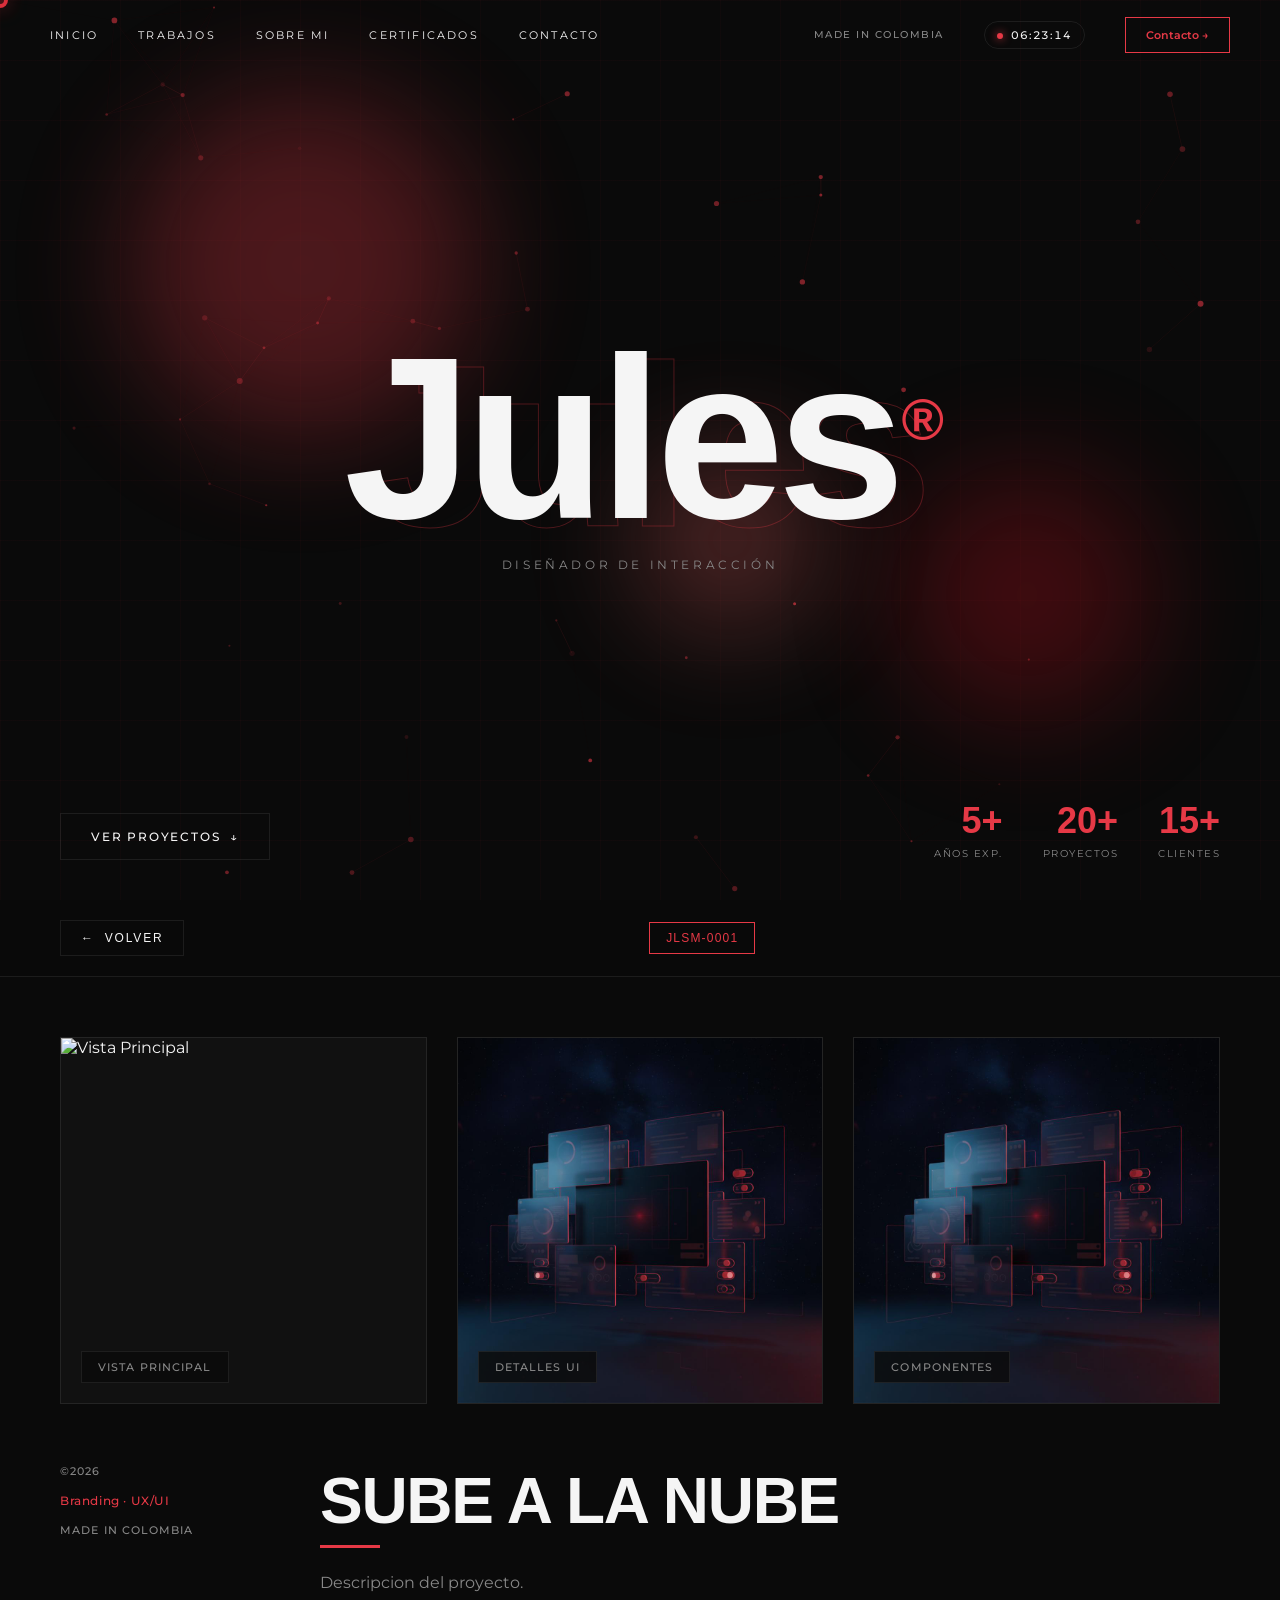
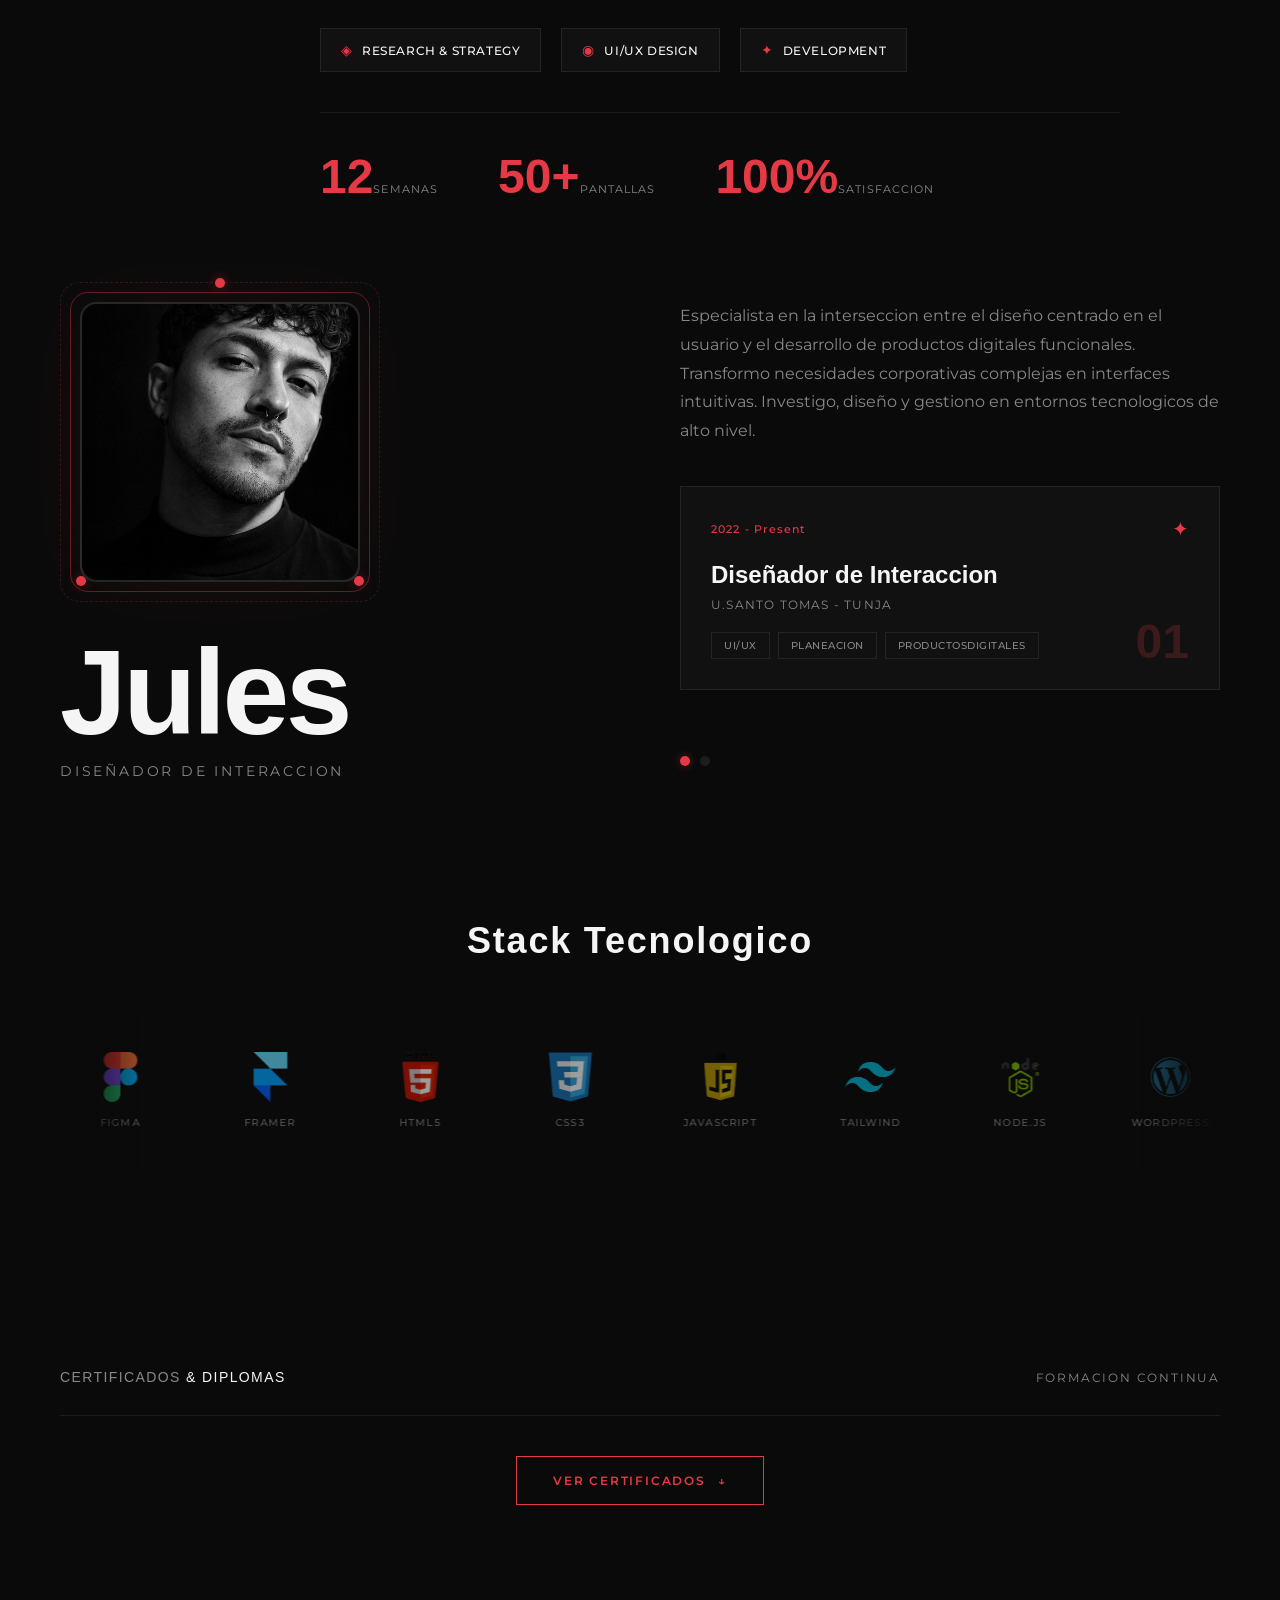
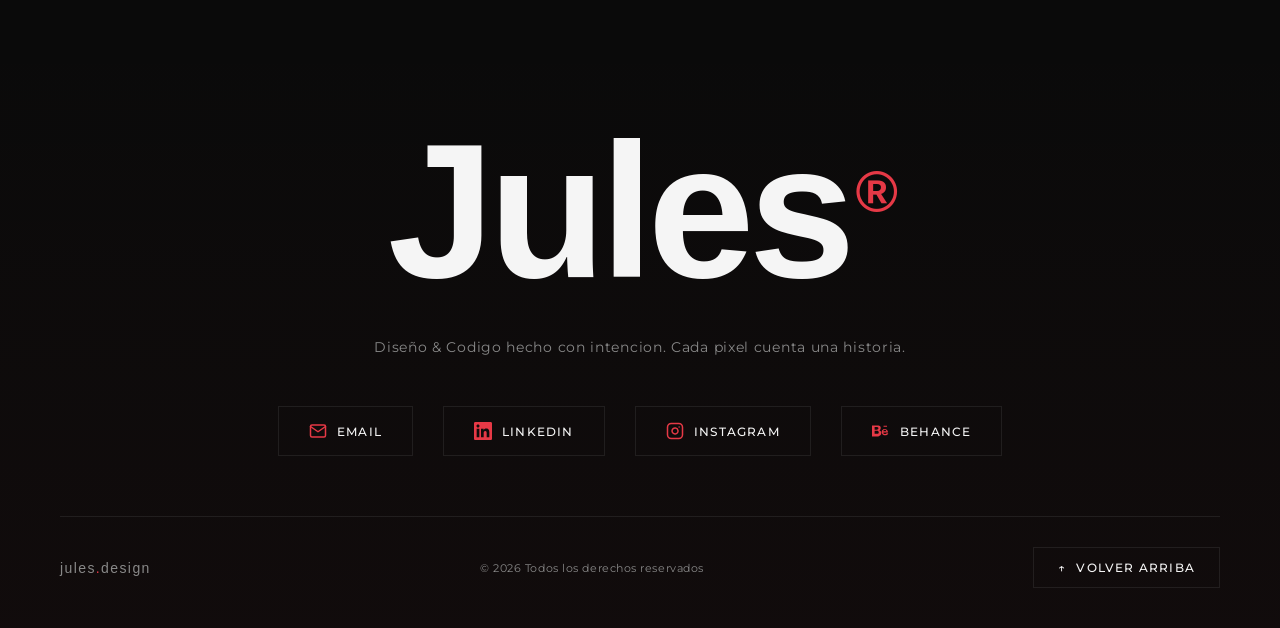
==== index.html @ 19bc569f "Subiendo los archivos iniciales de mi web" ====
<!DOCTYPE html>
<html lang="es">
<head>
  <meta charset="UTF-8">
  <meta name="viewport" content="width=device-width, initial-scale=1.0">
  <title>Jules Montoya — Diseñador de Interacción</title>
  <meta name="description" content="Portfolio de Julian Esteban Montoya Rosas - Diseñador de Interacción. made in colombia.">
  <meta name="theme-color" content="#0a0a0a">

  <link rel="preconnect" href="https://fonts.googleapis.com">
  <link rel="preconnect" href="https://fonts.gstatic.com" crossorigin>
  <link href="https://fonts.googleapis.com/css2?family=Montserrat:wght@300;400;500;600;700;900&display=swap" rel="stylesheet">
  <link href="https://api.fontshare.com/v2/css?f[]=chillax@300,400,500,600,700&display=swap" rel="stylesheet">

  <link rel="stylesheet" href="styles.css">
</head>
<body>
  <!-- Custom Cursor -->
  <div class="custom-cursor" id="cursor"></div>
  <div class="custom-cursor-label" id="cursor-label">VER</div>

  <!-- Loader -->
  <div id="loader">
    <div class="loader-simple">
      <span class="loader-j">J</span><span class="loader-e">E</span>
    </div>
  </div>

  <!-- Navigation -->
  <nav id="navbar">
    <div class="nav-left">
      <a href="#hero" class="nav-link">Inicio</a>
      <a href="#work" class="nav-link">Trabajos</a>
      <a href="#about" class="nav-link">Sobre mi</a>
      <a href="#certificates" class="nav-link">Certificados</a>
      <a href="#footer" class="nav-link">Contacto</a>
    </div>
    <div class="nav-right">
      <span class="nav-location">made in colombia</span>
      <span class="nav-clock" id="clock">00:00:00</span>
      <a href="#footer" class="nav-contact">Contacto →</a>
    </div>
  </nav>

  <!-- Hero Section -->
  <section id="hero">
    <canvas id="particles-canvas"></canvas>
    <div class="bg-grid"></div>
    <div class="glow-orb glow-orb-1"></div>
    <div class="glow-orb glow-orb-2"></div>
    <div class="glow-orb glow-orb-3"></div>
    <div class="hero-content">
      <div class="hero-top">
        <div></div>
      </div>
      <div class="hero-title-container">
        <h1 class="hero-title">Jules<span class="registered">®</span></h1>
        <p class="hero-subtitle">Diseñador de Interacción</p>
      </div>
      <div class="hero-bottom">
        <a href="#work" class="hero-work-link">Ver Proyectos <span>↓</span></a>
        <div class="hero-stats">
          <div class="hero-stat"><div class="hero-stat-value">5+</div><div class="hero-stat-label">Años Exp.</div></div>
          <div class="hero-stat"><div class="hero-stat-value">20+</div><div class="hero-stat-label">Proyectos</div></div>
          <div class="hero-stat"><div class="hero-stat-value">15+</div><div class="hero-stat-label">Clientes</div></div>
        </div>
      </div>
    </div>
  </section>

  <!-- Work Section -->
  <section id="work">
    <div class="work-header">
      <span class="work-title">Proyectos <span>Seleccionados</span></span>
      <span class="work-title">2024 — 2026</span>
    </div>
    <div class="projects-list">
      <div class="project-row" data-project="73software" data-code="JLSM-0001">
        <span class="proj-num">01</span>
        <span class="proj-name">73SOFTWARE.DEV</span>
        <span class="proj-tags">Branding · UX/UI · Desarrollo Web</span>
        <span class="proj-year">( 2026 )</span>
        <span class="proj-indicator"></span>
        <div class="proj-preview">
          <div class="proj-preview-inner">
            <img src="images/overlay-proyectos/73software.jpg" alt="73Software preview" class="img-placeholder">
            <button class="proj-view-more">View More</button>
          </div>
        </div>
      </div>
      <div class="project-row" data-project="sube-nube" data-code="JLSM-0002">
        <span class="proj-num">02</span>
        <span class="proj-name">SUBE A LA NUBE</span>
        <span class="proj-tags">Branding · UX/UI · Full-Stack</span>
        <span class="proj-year">( 2026 )</span>
        <span class="proj-indicator"></span>
        <div class="proj-preview">
          <div class="proj-preview-inner">
            <img src="images/overlay-proyectos/sube-nube.jpg" alt="Sube a la Nube preview" class="img-placeholder">
            <button class="proj-view-more">View More</button>
          </div>
        </div>
      </div>
      <div class="project-row" data-project="trebol" data-code="JLSM-0003">
        <span class="proj-num">03</span>
        <span class="proj-name">TREBOL COLOMBIA S.A.S.</span>
        <span class="proj-tags">UX Research · Arquitectura Info · Figma</span>
        <span class="proj-year">( 2025 )</span>
        <span class="proj-indicator"></span>
        <div class="proj-preview">
          <div class="proj-preview-inner">
            <img src="images/overlay-proyectos/trebol.jpg" alt="Trebol Colombia preview" class="img-placeholder">
            <button class="proj-view-more">View More</button>
          </div>
        </div>
      </div>
      <div class="project-row" data-project="pedidos-click" data-code="JLSM-0004">
        <span class="proj-num">04</span>
        <span class="proj-name">PEDIDOS.CLICK</span>
        <span class="proj-tags">Branding · Identidad Visual · Manual de Marca</span>
        <span class="proj-year">( 2025 )</span>
        <span class="proj-indicator"></span>
        <div class="proj-preview">
          <div class="proj-preview-inner">
            <img src="images/overlay-proyectos/pedidos-click.jpg" alt="Pedidos.Click preview" class="img-placeholder">
            <button class="proj-view-more">View More</button>
          </div>
        </div>
      </div>
      <div class="project-row" data-project="santoto-pro" data-code="JLSM-0005">
        <span class="proj-num">05</span>
        <span class="proj-name">SANTOTO+PRO</span>
        <span class="proj-tags">App Design · Branding · Design System · Motion</span>
        <span class="proj-year">( 2024 )</span>
        <span class="proj-indicator"></span>
        <div class="proj-preview">
          <div class="proj-preview-inner">
            <img src="images/overlay-proyectos/santoto-pro.jpg" alt="Santoto+Pro preview" class="img-placeholder">
            <button class="proj-view-more">View More</button>
          </div>
        </div>
      </div>
    </div>
  </section>

  <!-- About Section -->
  <section id="about">
    <div class="about-container">
      <div class="about-left">
        <!-- Profile Image - Moved to About section -->
        <div class="about-profile-image-wrapper">
          <div class="profile-image-ring"></div>
          <div class="profile-image-ring ring-2"></div>
          <div class="profile-image-glow"></div>
          <div class="profile-image-placeholder">
            <img src="images/sobre-mi/foto-perfil.jpg" alt="Foto de Jules" class="profile-image-img">
          </div>
          <div class="profile-dots">
            <span class="profile-dot"></span>
            <span class="profile-dot"></span>
            <span class="profile-dot"></span>
          </div>
        </div>
        <h2 class="about-name">Jules</h2>
        <p class="about-role">Diseñador de Interaccion</p>
      </div>
      <div class="about-right">
        <p class="about-text">Especialista en la interseccion entre el diseño centrado en el usuario y el desarrollo de productos digitales funcionales. Transformo necesidades corporativas complejas en interfaces intuitivas. Investigo, diseño y gestiono en entornos tecnologicos de alto nivel.</p>
        <!-- Experience Cards (moved to right) -->
        <div class="experience-cards">
          <div class="experience-card active" data-card="1">
            <div class="card-header">
              <span class="card-period">2022 - Present</span>
              <div class="card-icon">✦</div>
            </div>
            <h3 class="card-title">Diseñador de Interaccion</h3>
            <p class="card-subtitle">U.Santo Tomas - Tunja</p>
            <div class="card-tags">
              <span class="card-tag">UI/UX</span>
              <span class="card-tag">Planeacion</span>
              <span class="card-tag">ProductosDigitales</span>
            </div>
            <span class="card-number">01</span>
          </div>
          <div class="experience-card" data-card="2">
            <div class="card-header">
              <span class="card-period">2019 - 2020</span>
              <div class="card-icon">◈</div>
            </div>
            <h3 class="card-title">Diseñador Grafico</h3>
            <p class="card-subtitle">Tecnico SENA - Bogota</p>
            <div class="card-tags">
              <span class="card-tag">Branding</span>
              <span class="card-tag">Ilustracion</span>
              <span class="card-tag">Corporativo</span>
            </div>
            <span class="card-number">02</span>
          </div>
          <div class="card-dots">
            <div class="card-dot active" data-dot="1"></div>
            <div class="card-dot" data-dot="2"></div>
          </div>
        </div>
      </div>
    </div>
  </section>

  <!-- Tech Stack Section -->
  <section id="tech-stack">
    <h3 class="about-stack-title">Stack Tecnologico</h3>
    <div class="tech-carousel-wrapper">
      <div class="tech-carousel" id="tech-carousel">
        <div class="tech-carousel-track" id="tech-carousel-track">
          <div class="tech-item"><img src="images/stack-tecnologico/figma.png" alt="Figma" class="tech-icon-img"><span class="tech-name">Figma</span></div>
          <div class="tech-item"><img src="images/stack-tecnologico/framer.png" alt="Framer" class="tech-icon-img"><span class="tech-name">Framer</span></div>
          <div class="tech-item"><img src="images/stack-tecnologico/html5.png" alt="HTML5" class="tech-icon-img"><span class="tech-name">HTML5</span></div>
          <div class="tech-item"><img src="images/stack-tecnologico/css3.svg" alt="CSS3" class="tech-icon-img"><span class="tech-name">CSS3</span></div>
          <div class="tech-item"><img src="images/stack-tecnologico/javascript.png" alt="JavaScript" class="tech-icon-img"><span class="tech-name">JavaScript</span></div>
          <div class="tech-item"><img src="images/stack-tecnologico/tailwindcss.png" alt="Tailwind" class="tech-icon-img"><span class="tech-name">Tailwind</span></div>
          <div class="tech-item"><img src="images/stack-tecnologico/nodejs.png" alt="Node.js" class="tech-icon-img"><span class="tech-name">Node.js</span></div>
          <div class="tech-item"><img src="images/stack-tecnologico/wordpress.png" alt="WordPress" class="tech-icon-img"><span class="tech-name">WordPress</span></div>
          <div class="tech-item"><img src="images/stack-tecnologico/github.png" alt="GitHub" class="tech-icon-img"><span class="tech-name">GitHub</span></div>
          <div class="tech-item"><img src="images/stack-tecnologico/trello.png" alt="Trello" class="tech-icon-img"><span class="tech-name">Trello</span></div>
          <div class="tech-item"><img src="images/stack-tecnologico/illustrator.png" alt="Illustrator" class="tech-icon-img"><span class="tech-name">Illustrator</span></div>
          <div class="tech-item"><img src="images/stack-tecnologico/photoshop.png" alt="Photoshop" class="tech-icon-img"><span class="tech-name">Photoshop</span></div>
          <div class="tech-item"><img src="images/stack-tecnologico/aftereffects.png" alt="After Effects" class="tech-icon-img"><span class="tech-name">After Effects</span></div>
          <div class="tech-item"><img src="images/stack-tecnologico/premierepro.png" alt="Premiere" class="tech-icon-img"><span class="tech-name">Premiere</span></div>
          <div class="tech-item"><img src="images/stack-tecnologico/claude.png" alt="Claude" class="tech-icon-img"><span class="tech-name">Claude</span></div>
          <div class="tech-item"><img src="images/stack-tecnologico/vscode.svg" alt="VS Code" class="tech-icon-img"><span class="tech-name">VS Code</span></div>
          <div class="tech-item"><img src="images/stack-tecnologico/notion.png" alt="Notion" class="tech-icon-img"><span class="tech-name">Notion</span></div>
          <div class="tech-item"><img src="images/stack-tecnologico/unity.png" alt="Unity" class="tech-icon-img"><span class="tech-name">Unity</span></div>
        </div>
      </div>
      <div class="tech-carousel-fade tech-fade-left"></div>
      <div class="tech-carousel-fade tech-fade-right"></div>
    </div>
  </section>

  <!-- Certificates Section -->
  <section id="certificates">
    <div class="cert-header">
      <span class="cert-title">Certificados <span>& Diplomas</span></span>
      <span class="cert-subtitle">Formacion continua</span>
    </div>
    <div class="cert-cta-wrapper">
      <button class="cert-cta-btn" id="cert-cta-btn">
        <span class="cert-cta-text">Ver Certificados</span>
        <span class="cert-cta-arrow">↓</span>
      </button>
    </div>
    <div class="cert-content" id="cert-content">
      <div class="cert-carousel-container">
        <div class="cert-carousel" id="cert-carousel">
          <div class="cert-carousel-track" id="cert-carousel-track">
          <!-- Certificate Card 1 -->
          <div class="cert-card">
            <div class="cert-card-image">
              <img src="images/diplomas-certificados/diploma-1.jpg" alt="UX/UI Design Professional" class="cert-img">
            </div>
            <div class="cert-card-info">
              <h4 class="cert-card-title">Claude Code in action</h4>
              <span class="cert-card-org">ANTHROPIC</span>
              <span class="cert-card-year">2026</span>
            </div>
          </div>
          <!-- Certificate Card 2 -->
          <div class="cert-card">
            <div class="cert-card-image">
              <img src="images/diplomas-certificados/diploma-2.jpg" alt="Frontend Development" class="cert-img">
            </div>
            <div class="cert-card-info">
              <h4 class="cert-card-title">Inmersión Inteligencia Artificial en la Práctica</h4>
              <span class="cert-card-org">Daxus</span>
              <span class="cert-card-year">2026</span>
            </div>
          </div>
          <!-- Certificate Card 3 -->
          <div class="cert-card">
            <div class="cert-card-image">
              <img src="images/diplomas-certificados/diploma-3.jpg" alt="Adobe Certified Professional" class="cert-img">
            </div>
            <div class="cert-card-info">
              <h4 class="cert-card-title">Buenas prácticas de UX</h4>
              <span class="cert-card-org">NETZUN</span>
              <span class="cert-card-year">2025</span>
            </div>
          </div>
          <!-- Certificate Card 4 -->
          <div class="cert-card">
            <div class="cert-card-image">
              <img src="images/diplomas-certificados/diploma-4.jpg" alt="Motion Graphics" class="cert-img">
            </div>
            <div class="cert-card-info">
              <h4 class="cert-card-title">Introducción al Diseño de Experiencia del Usuario</h4>
              <span class="cert-card-org">NETZUN</span>
              <span class="cert-card-year">2026</span>
            </div>
          </div>
          <!-- Certificate Card 5 -->
          <div class="cert-card">
            <div class="cert-card-image">
              <img src="images/diplomas-certificados/diploma-5.jpg" alt="Design Systems" class="cert-img">
            </div>
            <div class="cert-card-info">
              <h4 class="cert-card-title">Usabilidad para plataformas digitales</h4>
              <span class="cert-card-org">NETZUN</span>
              <span class="cert-card-year">2026</span>
            </div>
          </div>
          <!-- Certificate Card 6 -->
          <div class="cert-card">
            <div class="cert-card-image">
              <img src="images/diplomas-certificados/diploma-6.jpg" alt="Interaction Design" class="cert-img">
            </div>
            <div class="cert-card-info">
              <h4 class="cert-card-title">Proceso creativo UX</h4>
              <span class="cert-card-org">NETZUN</span>
              <span class="cert-card-year">2026</span>
            </div>
          </div>
        </div>
      </div>
      <div class="cert-carousel-fade cert-fade-left"></div>
      <div class="cert-carousel-fade cert-fade-right"></div>
      <div class="cert-hint">← Arrastra para explorar →</div>
    </div>
    </div>
  </section>

  <!-- Project Detail Panel -->
  <div id="project-detail">
    <div class="detail-bar">
      <button class="detail-close" id="detail-close">
        <span class="close-arrow">←</span>
        <span class="close-text">Volver</span>
      </button>
      <span class="detail-project-code" id="detail-code">JLSM-0001</span>
      <span class="detail-url" id="detail-url"></span>
    </div>
    <div class="detail-images">
      <div class="detail-img-placeholder square" id="detail-img-1">
        <img src="images/detalle-proyectos/73/VP.JPG " alt="Vista Principal" class="detail-img">
        <span class="img-label">Vista Principal</span>
      </div>
      <div class="detail-img-placeholder square" id="detail-img-2">
        <img src="images/detalle-proyectos/detalle-generico.jpg" alt="Detalles UI" class="detail-img">
        <span class="img-label">Detalles UI</span>
      </div>
      <div class="detail-img-placeholder square" id="detail-img-3">
        <img src="images/detalle-proyectos/detalle-generico.jpg" alt="Componentes" class="detail-img">
        <span class="img-label">Componentes</span>
      </div>
    </div>
    <div class="detail-info">
      <div class="detail-meta-left">
        <p class="meta-year">©2026</p>
        <p id="detail-category" class="meta-category">Branding · UX/UI</p>
        <p class="meta-location">made in colombia</p>
      </div>
      <div class="detail-content">
        <h2 id="detail-title" class="chillax">SUBE A LA NUBE</h2>
        <div class="detail-desc-container">
          <p id="detail-desc">Descripcion del proyecto.</p>
          <div class="detail-highlights">
            <div class="highlight-item"><span class="highlight-icon">◈</span><span class="highlight-text" id="highlight-1">Research & Strategy</span></div>
            <div class="highlight-item"><span class="highlight-icon">◉</span><span class="highlight-text" id="highlight-2">UI/UX Design</span></div>
            <div class="highlight-item"><span class="highlight-icon">✦</span><span class="highlight-text" id="highlight-3">Development</span></div>
          </div>
        </div>
        <div class="detail-stats">
          <div class="detail-stat"><span class="stat-value" id="stat-1">12</span><span class="stat-label">Semanas</span></div>
          <div class="detail-stat"><span class="stat-value" id="stat-2">50+</span><span class="stat-label">Pantallas</span></div>
          <div class="detail-stat"><span class="stat-value" id="stat-3">100%</span><span class="stat-label">Satisfaccion</span></div>
        </div>
      </div>
    </div>
  </div>

  <!-- Footer -->
  <footer id="footer">
    <div class="footer-glass"></div>
    <div class="footer-container">
      <div class="footer-top">
        <h2 class="footer-name">Jules<span class="footer-registered">®</span></h2>
      </div>
      <p class="footer-tagline">Diseño & Codigo hecho con intencion. Cada pixel cuenta una historia.</p>
      <div class="footer-links">
        <a href="mailto:email@ejemplo.com" class="footer-link">
          <svg class="link-icon" viewBox="0 0 24 24" fill="none" stroke="currentColor" stroke-width="2" stroke-linecap="round" stroke-linejoin="round" width="18" height="18"><path d="M4 4h16c1.1 0 2 .9 2 2v12c0 1.1-.9 2-2 2H4c-1.1 0-2-.9-2-2V6c0-1.1.9-2 2-2z"></path><polyline points="22,6 12,13 2,6"></polyline></svg>
          <span class="link-text">Email</span>
        </a>
        <a href="https://linkedin.com" target="_blank" class="footer-link">
          <svg class="link-icon" viewBox="0 0 24 24" fill="currentColor" width="18" height="18"><path d="M20.447 20.452h-3.554v-5.569c0-1.328-.027-3.037-1.852-3.037-1.853 0-2.136 1.445-2.136 2.939v5.667H9.351V9h3.414v1.561h.046c.477-.9 1.637-1.85 3.37-1.85 3.601 0 4.267 2.37 4.267 5.455v6.286zM5.337 7.433c-1.144 0-2.063-.926-2.063-2.065 0-1.138.92-2.063 2.063-2.063 1.14 0 2.064.925 2.064 2.063 0 1.139-.925 2.065-2.064 2.065zm1.782 13.019H3.555V9h3.564v11.452zM22.225 0H1.771C.792 0 0 .774 0 1.729v20.542C0 23.227.792 24 1.771 24h20.451C23.2 24 24 23.227 24 22.271V1.729C24 .774 23.2 0 22.222 0h.003z"></path></svg>
          <span class="link-text">LinkedIn</span>
        </a>
        <a href="https://instagram.com" target="_blank" class="footer-link">
          <svg class="link-icon" viewBox="0 0 24 24" fill="none" stroke="currentColor" stroke-width="2" stroke-linecap="round" stroke-linejoin="round" width="18" height="18"><rect x="2" y="2" width="20" height="20" rx="5" ry="5"></rect><path d="M16 11.37A4 4 0 1 1 12.63 8 4 4 0 0 1 16 11.37z"></path><line x1="17.5" y1="6.5" x2="17.51" y2="6.5"></line></svg>
          <span class="link-text">Instagram</span>
        </a>
        <a href="https://behance.net" target="_blank" class="footer-link">
          <svg class="link-icon" viewBox="0 0 24 24" fill="currentColor" width="18" height="18"><path d="M6.938 4.503c.702 0 1.34.06 1.92.188.577.13 1.07.33 1.485.602.414.27.737.63.967 1.08.228.45.343 1.01.343 1.68 0 .72-.16 1.32-.487 1.81-.32.49-.8.89-1.44 1.19.87.252 1.52.706 1.96 1.357.44.654.66 1.44.66 2.36 0 .735-.14 1.38-.42 1.93-.28.56-.66 1.02-1.14 1.39-.48.37-1.04.64-1.69.82-.64.18-1.32.27-2.04.27H0V4.51h6.938v-.007zM6.545 10.16c.593 0 1.08-.15 1.46-.45.38-.30.57-.74.57-1.32 0-.32-.06-.58-.17-.79-.12-.21-.27-.38-.46-.50-.19-.12-.40-.20-.64-.25-.24-.05-.50-.07-.76-.07H3.48v3.48h3.06v.01zm.35 5.64c.28 0 .55-.03.81-.10.26-.07.48-.18.68-.33.20-.15.35-.35.47-.60.11-.25.17-.56.17-.92 0-.73-.21-1.26-.62-1.58-.42-.32-.97-.48-1.66-.48H3.48v4.01h3.41zm8.68-.28c.41.40.99.60 1.73.60.54 0 1.00-.13 1.39-.40.38-.27.62-.55.71-.86h2.35c-.60 1.88-2.00 2.82-4.22 2.82-1.15 0-2.05-.22-2.72-.67-.67-.45-1.15-.99-1.44-1.63-.29-.64-.44-1.30-.44-1.98 0-.72.15-1.38.46-1.98.31-.60.76-1.08 1.36-1.45.60-.37 1.33-.55 2.18-.55.89 0 1.63.18 2.23.55.60.37 1.06.83 1.39 1.39.33.56.54 1.13.63 1.72.06.37.08.68.07.93h-6.13c.04.86.27 1.54.69 1.94zm3.01-4.72c-.32-.30-.81-.45-1.41-.45-.45 0-.82.08-1.11.24-.29.16-.52.36-.69.59-.17.23-.28.47-.34.71-.06.20-.09.38-.10.53h4.25c-.1-.58-.28-1.02-.60-1.33v.01zM15.37 5.09h4.68v1.17h-4.68V5.09z"/></svg>
          <span class="link-text">Behance</span>
        </a>
      </div>
      <div class="footer-bottom">
        <span class="footer-domain">jules<span>.</span>design</span>
        <span class="footer-copyright">© 2026 Todos los derechos reservados</span>
        <a href="#hero" class="footer-back-top"><span class="back-top-arrow">↑</span><span class="back-top-text">Volver arriba</span></a>
      </div>
    </div>
  </footer>

  <script src="scripts.js"></script>
</body>
</html>
---- styles.css ----
:root {
  --bg: #0a0a0a;
  --surface: #111111;
  --surface-light: #1a1a1a;
  --text: #f5f5f5;
  --text-muted: #888888;
  --accent: #e63946;
  --accent-light: #ff6b6b;
  --accent-dark: #c1121f;
  --accent-glow: rgba(230, 57, 70, 0.4);
  --white: #ffffff;
  --border: rgba(255, 255, 255, 0.08);
}

*, *::before, *::after {
  margin: 0;
  padding: 0;
  box-sizing: border-box;
}

html {
  scroll-behavior: smooth;
}

body {
  font-family: 'Montserrat', sans-serif;
  background-color: var(--bg);
  color: var(--text);
  overflow-x: hidden;
  cursor: none;
}

a, button, .project-row, .cert-card {
  cursor: none;
}

/* Custom Cursor */
.custom-cursor {
  position: fixed;
  width: 16px;
  height: 16px;
  background: var(--accent);
  border-radius: 50%;
  pointer-events: none;
  z-index: 9999;
  mix-blend-mode: difference;
  transition: transform 0.1s ease-out, width 0.25s ease, height 0.25s ease, box-shadow 0.3s ease;
  transform: translate(-50%, -50%);
  box-shadow: 0 0 20px var(--accent-glow);
  will-change: transform, width, height;
}

.custom-cursor.expanded {
  width: 80px;
  height: 80px;
  background: transparent;
  border: 2px solid var(--accent);
  box-shadow: 0 0 30px var(--accent-glow), inset 0 0 20px var(--accent-glow);
}

.custom-cursor.clicking {
  transform: translate(-50%, -50%) scale(0.8);
}

.custom-cursor-label {
  position: fixed;
  pointer-events: none;
  z-index: 10000;
  font-family: 'Montserrat', sans-serif;
  font-size: 11px;
  font-weight: 600;
  letter-spacing: 0.15em;
  color: var(--accent);
  opacity: 0;
  transition: opacity 0.2s ease;
  transform: translate(-50%, -50%);
  text-transform: uppercase;
}

.custom-cursor-label.visible {
  opacity: 1;
}

.cursor-trail {
  position: fixed;
  width: 8px;
  height: 8px;
  background: var(--accent);
  border-radius: 50%;
  pointer-events: none;
  z-index: 9998;
  opacity: 0.3;
  transform: translate(-50%, -50%);
  will-change: transform;
}

/* Loader */
#loader {
  position: fixed;
  top: 0;
  left: 0;
  width: 100vw;
  height: 100vh;
  background: var(--bg);
  display: flex;
  align-items: center;
  justify-content: center;
  z-index: 10000;
  overflow: hidden;
}

.loader-simple {
  font-family: 'Chillax', sans-serif;
  font-weight: 900;
  font-size: clamp(60px, 12vw, 140px);
  color: var(--text);
  letter-spacing: -0.05em;
  line-height: 1;
}

.loader-j {
  display: inline-block;
  opacity: 0;
  transform: translateY(40px);
  animation: letterReveal 0.6s cubic-bezier(0.16, 1, 0.3, 1) 0.2s forwards;
}

.loader-e {
  display: inline-block;
  color: var(--accent);
  opacity: 0;
  transform: translateY(40px);
  animation: letterReveal 0.6s cubic-bezier(0.16, 1, 0.3, 1) 0.4s forwards;
}

@keyframes letterReveal {
  to { opacity: 1; transform: translateY(0); }
}

.loader-fade-out {
  animation: loaderFadeOut 0.5s cubic-bezier(0.16, 1, 0.3, 1) 0.8s forwards;
}

@keyframes loaderFadeOut {
  to { opacity: 0; pointer-events: none; }
}

/* Navigation */
#navbar {
  position: fixed;
  top: 0;
  left: 0;
  right: 0;
  height: 70px;
  display: flex;
  align-items: center;
  justify-content: space-between;
  padding: 0 50px;
  z-index: 1000;
  border-bottom: 1px solid transparent;
  transition: all 0.4s ease;
}

#navbar.scrolled {
  background: rgba(10, 10, 10, 0.85);
  backdrop-filter: blur(20px);
  border-bottom: 1px solid var(--border);
}

.nav-left, .nav-right {
  display: flex;
  align-items: center;
  gap: 40px;
}

.nav-link {
  font-family: 'Montserrat', sans-serif;
  font-size: 11px;
  font-weight: 400;
  text-transform: uppercase;
  letter-spacing: 0.2em;
  color: var(--text);
  text-decoration: none;
  position: relative;
  padding: 8px 0;
  transition: color 0.3s ease;
}

.nav-link::after {
  content: '';
  position: absolute;
  bottom: 0;
  left: 0;
  width: 100%;
  height: 1px;
  background: var(--accent);
  transform: scaleX(0);
  transform-origin: left;
  transition: transform 0.3s ease;
}

.nav-link:hover::after {
  transform: scaleX(1);
}

.nav-link:hover {
  color: var(--accent);
}

.nav-location {
  font-size: 10px;
  font-weight: 500;
  color: var(--text-muted);
  letter-spacing: 0.15em;
  text-transform: uppercase;
}

.nav-clock {
  font-size: 11px;
  font-weight: 500;
  color: var(--text);
  font-variant-numeric: tabular-nums;
  letter-spacing: 0.08em;
  padding: 6px 12px;
  border: 1px solid var(--border);
  border-radius: 20px;
  transition: all 0.3s ease;
}

.nav-clock:hover {
  border-color: var(--accent);
  box-shadow: 0 0 15px var(--accent-glow);
}

.nav-clock::before {
  content: '';
  display: inline-block;
  width: 6px;
  height: 6px;
  background: var(--accent);
  border-radius: 50%;
  margin-right: 8px;
  animation: pulse 1.5s ease-in-out infinite;
  box-shadow: 0 0 8px var(--accent);
}

@keyframes pulse {
  0%, 100% { opacity: 1; transform: scale(1); }
  50% { opacity: 0.5; transform: scale(0.8); }
}

.nav-contact {
  font-size: 11px;
  font-weight: 600;
  color: var(--accent);
  text-decoration: none;
  display: flex;
  align-items: center;
  gap: 8px;
  transition: all 0.3s ease, transform 0.15s ease-out;
  padding: 10px 20px;
  border: 1px solid var(--accent);
  position: relative;
  overflow: hidden;
  will-change: transform;
}

.nav-contact::before {
  content: '';
  position: absolute;
  top: 0;
  left: -100%;
  width: 100%;
  height: 100%;
  background: var(--accent);
  transition: left 0.3s ease;
  z-index: -1;
}

.nav-contact:hover::before {
  left: 0;
}

.nav-contact:hover {
  color: var(--bg);
  gap: 12px;
  box-shadow: 0 0 25px var(--accent-glow);
}

/* Hero Section */
#hero {
  min-height: 100vh;
  position: relative;
  display: flex;
  flex-direction: column;
  padding-top: 70px;
  overflow: hidden;
}

#particles-canvas {
  position: absolute;
  top: 0;
  left: 0;
  width: 100%;
  height: 100%;
  z-index: 0;
  will-change: contents;
}

.bg-grid {
  position: absolute;
  top: 0;
  left: 0;
  width: 100%;
  height: 100%;
  background-image: linear-gradient(rgba(230, 57, 70, 0.03) 1px, transparent 1px), linear-gradient(90deg, rgba(230, 57, 70, 0.03) 1px, transparent 1px);
  background-size: 60px 60px;
  animation: gridMove 25s linear infinite;
  z-index: 0;
  pointer-events: none;
  will-change: transform;
}

@keyframes gridMove {
  0% { transform: perspective(500px) rotateX(60deg) translateY(0); }
  100% { transform: perspective(500px) rotateX(60deg) translateY(60px); }
}

.glow-orb {
  position: absolute;
  border-radius: 50%;
  filter: blur(60px);
  opacity: 0.3;
  animation: floatOrb 20s ease-in-out infinite;
  pointer-events: none;
  will-change: transform;
}

.glow-orb-1 { width: 350px; height: 350px; background: var(--accent); top: 10%; left: 10%; animation-delay: 0s; }
.glow-orb-2 { width: 250px; height: 250px; background: var(--accent-dark); bottom: 20%; right: 10%; animation-delay: -7s; }
.glow-orb-3 { width: 180px; height: 180px; background: var(--accent-light); top: 50%; left: 50%; animation-delay: -14s; }

@keyframes floatOrb {
  0%, 100% { transform: translate(0, 0) scale(1); }
  33% { transform: translate(30px, -20px) scale(1.05); }
  66% { transform: translate(-20px, 30px) scale(0.95); }
}

.hero-content {
  position: relative;
  z-index: 1;
  flex: 1;
  display: flex;
  flex-direction: column;
  padding: 40px 60px;
  max-width: 1600px;
  margin: 0 auto;
  width: 100%;
}

.hero-top {
  display: flex;
  justify-content: space-between;
  align-items: flex-start;
  margin-bottom: auto;
  opacity: 0;
  animation: fadeInUp 0.8s ease 3.5s forwards;
}

@keyframes fadeInUp {
  from { opacity: 0; transform: translateY(30px); }
  to { opacity: 1; transform: translateY(0); }
}

.hero-role {
  font-family: 'Montserrat', sans-serif;
  font-size: 11px;
  font-weight: 400;
  line-height: 2;
  color: var(--text-muted);
  max-width: 220px;
  text-transform: uppercase;
  letter-spacing: 0.15em;
}

@keyframes shine {
  to { left: 100%; }
}

.hero-title-container {
  text-align: center;
  margin: auto 0;
  padding: 20px 0;
  position: relative;
  display: flex;
  flex-direction: column;
  align-items: center;
}

/* Profile Image - Square in Hero */
.profile-image-wrapper {
  position: relative;
  width: 120px;
  height: 120px;
  margin-bottom: 25px;
  display: flex;
  align-items: center;
  justify-content: center;
}

.profile-image-placeholder {
  width: 100px;
  height: 100px;
  border-radius: 8px;
  background: linear-gradient(135deg, var(--surface) 0%, var(--surface-light) 100%);
  border: 2px solid var(--border);
  display: flex;
  align-items: center;
  justify-content: center;
  position: relative;
  z-index: 2;
  overflow: hidden;
  transition: all 0.4s ease;
}

.profile-placeholder-text {
  font-size: 9px;
  font-weight: 600;
  color: var(--text-muted);
  text-transform: uppercase;
  letter-spacing: 0.1em;
}

.profile-image-ring {
  position: absolute;
  width: 112px;
  height: 112px;
  border-radius: 10px;
  border: 1px solid var(--accent);
  opacity: 0.4;
  animation: ringPulse 2.5s ease-in-out infinite;
}

.profile-image-ring.ring-2 {
  width: 120px;
  height: 120px;
  border-radius: 12px;
  animation-delay: -1.2s;
  opacity: 0.2;
  border-style: dashed;
}

@keyframes ringPulse {
  0%, 100% { transform: scale(1); opacity: 0.4; }
  50% { transform: scale(1.08); opacity: 0.15; }
}

.profile-image-glow {
  position: absolute;
  width: 90px;
  height: 90px;
  border-radius: 8px;
  background: var(--accent);
  opacity: 0.15;
  filter: blur(25px);
  z-index: 0;
  animation: glowPulse 3s ease-in-out infinite;
}

@keyframes glowPulse {
  0%, 100% { transform: scale(1); opacity: 0.15; }
  50% { transform: scale(1.3); opacity: 0.3; }
}

.profile-dots {
  position: absolute;
  width: 100%;
  height: 100%;
  z-index: 1;
  animation: dotsRotate 15s linear infinite;
}

.profile-dot {
  position: absolute;
  width: 5px;
  height: 5px;
  border-radius: 50%;
  background: var(--accent);
  box-shadow: 0 0 8px var(--accent-glow);
}

.profile-dot:nth-child(1) { top: -2px; left: 50%; transform: translateX(-50%); }
.profile-dot:nth-child(2) { bottom: 6px; left: 6px; }
.profile-dot:nth-child(3) { bottom: 6px; right: 6px; }

@keyframes dotsRotate {
  0% { transform: rotate(0deg); }
  100% { transform: rotate(360deg); }
}

/* Hover microinteractions on profile */
.profile-image-wrapper:hover .profile-image-placeholder {
  border-color: var(--accent);
  box-shadow: 0 0 30px var(--accent-glow);
  transform: scale(1.05);
}

.profile-image-wrapper:hover .profile-image-glow {
  opacity: 0.4;
  transform: scale(1.5);
}

.profile-image-wrapper:hover .profile-image-ring {
  animation-duration: 1s;
}

.profile-image-wrapper:hover .profile-dots {
  animation-duration: 5s;
}

.hero-title {
  font-family: 'Chillax', sans-serif;
  font-weight: 700;
  font-size: clamp(80px, 18vw, 280px);
  line-height: 0.85;
  color: var(--text);
  letter-spacing: -0.03em;
  position: relative;
  display: inline-block;
  opacity: 0;
  animation: titleReveal 1.2s cubic-bezier(0.16, 1, 0.3, 1) 3.2s forwards;
}

@keyframes titleReveal {
  from { opacity: 0; transform: translateY(100px) scale(0.9); filter: blur(20px); }
  to { opacity: 1; transform: translateY(0) scale(1); filter: blur(0); }
}

.hero-title::before {
  content: 'Jules';
  position: absolute;
  top: 0;
  left: 0;
  width: 100%;
  height: 100%;
  color: transparent;
  -webkit-text-stroke: 1px var(--accent);
  opacity: 0.3;
  transform: translate(8px, 8px);
  z-index: -1;
}

.hero-title .registered {
  color: var(--accent);
  font-size: 0.25em;
  vertical-align: super;
  margin-left: 0.05em;
  animation: registeredPulse 2s ease-in-out infinite;
}

@keyframes registeredPulse {
  0%, 100% { opacity: 1; }
  50% { opacity: 0.5; }
}

.hero-subtitle {
  font-family: 'Montserrat', sans-serif;
  font-size: 12px;
  font-weight: 400;
  color: var(--text-muted);
  letter-spacing: 0.3em;
  text-transform: uppercase;
  margin-top: 20px;
  opacity: 0;
  animation: fadeInUp 0.8s ease 3.7s forwards;
}

.hero-bottom {
  display: flex;
  justify-content: space-between;
  align-items: flex-end;
  margin-top: auto;
  opacity: 0;
  animation: fadeInUp 0.8s ease 3.9s forwards;
}

.hero-work-link {
  font-size: 12px;
  font-weight: 500;
  color: var(--text);
  text-decoration: none;
  display: flex;
  align-items: center;
  gap: 10px;
  text-transform: uppercase;
  letter-spacing: 0.15em;
  padding: 15px 30px;
  border: 1px solid var(--border);
  transition: all 0.3s ease, transform 0.15s ease-out;
  position: relative;
  overflow: hidden;
  will-change: transform;
}

.hero-work-link::before {
  content: '';
  position: absolute;
  top: 0;
  left: -100%;
  width: 100%;
  height: 100%;
  background: var(--accent);
  transition: left 0.3s ease;
  z-index: -1;
}

.hero-work-link:hover::before { left: 0; }
.hero-work-link:hover { color: var(--bg); border-color: var(--accent); box-shadow: 0 0 25px var(--accent-glow); }

.hero-work-link span { animation: bounce 1.5s ease-in-out infinite; }

@keyframes bounce {
  0%, 100% { transform: translateY(0); }
  50% { transform: translateY(5px); }
}

.hero-stats { display: flex; gap: 40px; }

.hero-stat { text-align: right; }

.hero-stat-value {
  font-family: 'Chillax', sans-serif;
  font-size: 36px;
  font-weight: 700;
  color: var(--accent);
  line-height: 1;
}

.hero-stat-label {
  font-size: 10px;
  font-weight: 400;
  color: var(--text-muted);
  text-transform: uppercase;
  letter-spacing: 0.15em;
  margin-top: 8px;
}

/* Work Section */
#work {
  padding: 120px 60px;
  position: relative;
}

.work-header {
  display: flex;
  justify-content: space-between;
  align-items: center;
  margin-bottom: 60px;
  padding-bottom: 30px;
  border-bottom: 1px solid var(--border);
}

.work-title {
  font-family: 'Chillax', sans-serif;
  font-size: 14px;
  font-weight: 500;
  color: var(--text-muted);
  letter-spacing: 0.1em;
  text-transform: uppercase;
}

.work-title span { color: var(--text); }

.projects-list { display: flex; flex-direction: column; }

.project-row {
  display: grid;
  grid-template-columns: 60px 1fr 300px 100px 40px;
  align-items: center;
  padding: 30px 0;
  border-bottom: 1px solid var(--border);
  position: relative;
  transition: all 0.4s ease;
}

.project-row::before {
  content: '';
  position: absolute;
  top: 0;
  left: 0;
  right: 0;
  bottom: 0;
  background: linear-gradient(90deg, var(--accent-dark) 0%, transparent 100%);
  opacity: 0;
  transition: opacity 0.4s ease;
  pointer-events: none;
}

.project-row:hover::before { opacity: 0.05; }
.project-row:hover { padding-left: 20px; }

.proj-num {
  font-family: 'Chillax', sans-serif;
  font-size: 14px;
  font-weight: 500;
  color: var(--text-muted);
}

.proj-name {
  font-family: 'Chillax', sans-serif;
  font-size: clamp(24px, 3vw, 36px);
  font-weight: 600;
  color: var(--text);
  letter-spacing: -0.02em;
  transition: color 0.3s ease;
}

.project-row:hover .proj-name { color: var(--accent); }

.proj-tags {
  font-size: 11px;
  font-weight: 400;
  color: var(--text-muted);
  letter-spacing: 0.05em;
}

.proj-year {
  font-family: 'Chillax', sans-serif;
  font-size: 14px;
  font-weight: 500;
  color: var(--text-muted);
}

.proj-indicator {
  width: 12px;
  height: 12px;
  border: 2px solid var(--accent);
  border-radius: 50%;
  position: relative;
  transition: all 0.3s ease;
}

.proj-indicator::after {
  content: '';
  position: absolute;
  top: 50%;
  left: 50%;
  width: 4px;
  height: 4px;
  background: var(--accent);
  border-radius: 50%;
  transform: translate(-50%, -50%) scale(0);
  transition: transform 0.3s ease;
}

.project-row:hover .proj-indicator::after { transform: translate(-50%, -50%) scale(1); }

.proj-preview {
  position: absolute;
  right: 80px;
  top: 50%;
  transform: translateY(-50%) scale(0.8);
  opacity: 0;
  pointer-events: none;
  transition: all 0.4s cubic-bezier(0.16, 1, 0.3, 1);
  z-index: 10;
}

.project-row:hover .proj-preview {
  opacity: 1;
  transform: translateY(-50%) scale(1);
}

.proj-preview-inner {
  width: 280px;
  height: 180px;
  border-radius: 8px;
  overflow: hidden;
  position: relative;
  box-shadow: 0 20px 60px rgba(0, 0, 0, 0.5);
}

.img-placeholder { width: 100%; height: 100%; }

.proj-view-more {
  position: absolute;
  bottom: 15px;
  right: 15px;
  background: var(--accent);
  color: var(--bg);
  border: none;
  padding: 8px 16px;
  font-size: 10px;
  font-weight: 600;
  text-transform: uppercase;
  letter-spacing: 0.1em;
  border-radius: 4px;
  opacity: 0;
  transform: translateY(10px);
  transition: all 0.3s ease;
}

.project-row:hover .proj-view-more { opacity: 1; transform: translateY(0); }

/* About Section */
#about {
  padding: 120px 60px 60px;
  position: relative;
  overflow: hidden;
}

.about-container {
  display: grid;
  grid-template-columns: 1fr 1fr;
  gap: 80px;
  max-width: 1400px;
  margin: 0 auto;
}

.about-left { position: relative; display: flex; flex-direction: column; align-items: flex-start; }

/* Profile Image in About Section - larger and above Jules */
.about-profile-image-wrapper {
  position: relative;
  width: 320px;
  height: 320px;
  margin-bottom: 30px;
  display: flex;
  align-items: center;
  justify-content: center;
  order: -1;
}

.about-profile-image-wrapper .profile-image-placeholder {
  width: 280px;
  height: 280px;
  border-radius: 16px;
  background: linear-gradient(135deg, var(--surface) 0%, var(--surface-light) 100%);
  border: 2px solid var(--border);
  display: flex;
  align-items: center;
  justify-content: center;
  position: relative;
  z-index: 2;
  overflow: hidden;
  transition: all 0.4s ease;
}

.profile-image-img {
  width: 100%;
  height: 100%;
  object-fit: cover;
  border-radius: 16px;
  transition: all 0.4s ease;
}

.about-profile-image-wrapper .profile-image-ring {
  position: absolute;
  width: 300px;
  height: 300px;
  border-radius: 18px;
  border: 1px solid var(--accent);
  opacity: 0.4;
  animation: ringPulse 2.5s ease-in-out infinite;
}

.about-profile-image-wrapper .profile-image-ring.ring-2 {
  width: 320px;
  height: 320px;
  border-radius: 20px;
  animation-delay: -1.2s;
  opacity: 0.2;
  border-style: dashed;
}

.about-profile-image-wrapper .profile-image-glow {
  position: absolute;
  width: 240px;
  height: 240px;
  border-radius: 16px;
  background: var(--accent);
  opacity: 0.15;
  filter: blur(40px);
  z-index: 0;
  animation: glowPulse 3s ease-in-out infinite;
}

.about-profile-image-wrapper .profile-dots {
  position: absolute;
  width: 100%;
  height: 100%;
  z-index: 1;
  animation: dotsRotate 15s linear infinite;
}

.about-profile-image-wrapper .profile-dot {
  position: absolute;
  width: 10px;
  height: 10px;
  border-radius: 50%;
  background: var(--accent);
  box-shadow: 0 0 12px var(--accent-glow);
}

.about-profile-image-wrapper .profile-dot:nth-child(1) { top: -4px; left: 50%; transform: translateX(-50%); }
.about-profile-image-wrapper .profile-dot:nth-child(2) { bottom: 16px; left: 16px; }
.about-profile-image-wrapper .profile-dot:nth-child(3) { bottom: 16px; right: 16px; }

.about-profile-image-wrapper:hover .profile-image-placeholder {
  border-color: var(--accent);
  box-shadow: 0 0 40px var(--accent-glow);
  transform: scale(1.05);
}

.about-profile-image-wrapper:hover .profile-image-glow {
  opacity: 0.4;
  transform: scale(1.5);
}

.about-profile-image-wrapper:hover .profile-image-ring {
  animation-duration: 1s;
}

.about-profile-image-wrapper:hover .profile-dots {
  animation-duration: 5s;
}

.about-name {
  font-family: 'Chillax', sans-serif;
  font-size: clamp(60px, 10vw, 120px);
  font-weight: 700;
  color: var(--text);
  line-height: 1;
  letter-spacing: -0.03em;
}

.about-role {
  font-size: 14px;
  font-weight: 400;
  color: var(--text-muted);
  text-transform: uppercase;
  letter-spacing: 0.2em;
  margin-top: 10px;
}

.about-made-in {
  display: inline-block;
  font-size: 10px;
  font-weight: 600;
  color: var(--accent);
  text-transform: uppercase;
  letter-spacing: 0.3em;
  padding: 8px 16px;
  border: 1px solid var(--accent);
  margin-top: 20px;
}

.about-right { padding-top: 20px; }

.about-text {
  font-size: 16px;
  font-weight: 400;
  color: var(--text-muted);
  line-height: 1.8;
  margin-bottom: 40px;
}

/* Experience Cards - now on the right */
.experience-cards {
  position: relative;
  height: 280px;
}

.experience-card {
  position: absolute;
  top: 0;
  left: 0;
  right: 0;
  background: var(--surface);
  border: 1px solid var(--border);
  padding: 30px;
  opacity: 0;
  transform: translateX(30px);
  transition: opacity 0.4s ease, transform 0.4s cubic-bezier(0.16, 1, 0.3, 1);
  pointer-events: none;
  will-change: opacity, transform;
}

.experience-card.active {
  opacity: 1;
  transform: translateX(0);
  pointer-events: auto;
}

.experience-card.exiting {
  opacity: 0;
  transform: translateX(-30px);
}

.card-header {
  display: flex;
  justify-content: space-between;
  align-items: center;
  margin-bottom: 20px;
}

.card-period {
  font-size: 11px;
  font-weight: 500;
  color: var(--accent);
  letter-spacing: 0.1em;
}

.card-icon { font-size: 20px; color: var(--accent); }

.card-title {
  font-family: 'Chillax', sans-serif;
  font-size: 24px;
  font-weight: 600;
  color: var(--text);
  margin-bottom: 8px;
}

.card-subtitle {
  font-size: 12px;
  font-weight: 400;
  color: var(--text-muted);
  text-transform: uppercase;
  letter-spacing: 0.1em;
  margin-bottom: 20px;
}

.card-tags {
  display: flex;
  flex-wrap: wrap;
  gap: 8px;
}

.card-tag {
  font-size: 10px;
  font-weight: 500;
  color: var(--text-muted);
  padding: 6px 12px;
  border: 1px solid var(--border);
  text-transform: uppercase;
  letter-spacing: 0.05em;
}

.card-number {
  position: absolute;
  bottom: 20px;
  right: 30px;
  font-family: 'Chillax', sans-serif;
  font-size: 48px;
  font-weight: 700;
  color: var(--accent);
  opacity: 0.2;
}

.card-dots {
  position: absolute;
  bottom: 0;
  left: 0;
  display: flex;
  gap: 10px;
}

.card-dot {
  width: 10px;
  height: 10px;
  border-radius: 50%;
  background: var(--border);
  cursor: pointer;
  transition: all 0.3s ease;
}

.card-dot.active {
  background: var(--accent);
  box-shadow: 0 0 10px var(--accent-glow);
}

/* Tech Stack Section */
#tech-stack {
  padding: 80px 60px;
  position: relative;
}

.about-stack-title {
  font-family: 'Chillax', sans-serif;
  font-size: clamp(24px, 4vw, 36px);
  font-weight: 600;
  color: var(--text);
  text-align: center;
  letter-spacing: 0.05em;
  margin-bottom: 50px;
}

/* Tech Carousel */
.tech-carousel-wrapper {
  position: relative;
  width: 100%;
  overflow: hidden;
}

.tech-carousel {
  position: relative;
  width: 100%;
  overflow: hidden;
  padding: 20px 0;
  cursor: grab;
}

.tech-carousel:active { cursor: grabbing; }

.tech-carousel-track {
  display: flex;
  gap: 50px;
  width: max-content;
  will-change: transform;
  user-select: none;
  -webkit-user-select: none;
  touch-action: pan-y;
}

.tech-carousel-track.is-dragging { transition: none; }
.tech-carousel-track.has-momentum { transition: transform 0.8s cubic-bezier(0.16, 1, 0.3, 1); }

.tech-item {
  display: flex;
  flex-direction: column;
  align-items: center;
  gap: 14px;
  flex-shrink: 0;
  padding: 20px 10px;
  min-width: 100px;
  transition: all 0.3s ease;
  opacity: 0.6;
}

.tech-item:hover {
  opacity: 1;
  transform: scale(1.15);
}

.tech-icon-img {
  width: 50px;
  height: 50px;
  object-fit: contain;
  transition: all 0.3s ease;
  flex-shrink: 0;
  pointer-events: none;
}

.tech-item:hover .tech-icon-img {
  filter: drop-shadow(0 0 12px var(--accent-glow));
  transform: scale(1.1);
}

.tech-name {
  font-size: 10px;
  font-weight: 500;
  color: var(--text-muted);
  text-transform: uppercase;
  letter-spacing: 0.12em;
  white-space: nowrap;
  transition: color 0.3s ease;
}

.tech-item:hover .tech-name { color: var(--accent); }

/* Certificate Images */
.cert-img {
  width: 100%;
  height: 100%;
  object-fit: cover;
  transition: all 0.4s ease;
}

.cert-card:hover .cert-img {
  transform: scale(1.05);
}

/* Detail Project Images */
.detail-img {
  width: 100%;
  height: 100%;
  object-fit: cover;
  position: absolute;
  top: 0;
  left: 0;
}

/* Overlay Project Images */
.img-placeholder {
  width: 100%;
  height: 100%;
  object-fit: cover;
}

.tech-carousel-fade {
  position: absolute;
  top: 0;
  bottom: 0;
  width: 80px;
  pointer-events: none;
  z-index: 2;
}

.tech-fade-left {
  left: 0;
  background: linear-gradient(90deg, var(--bg) 0%, transparent 100%);
}

.tech-fade-right {
  right: 0;
  background: linear-gradient(-90deg, var(--bg) 0%, transparent 100%);
}

/* Certificates Section */
#certificates {
  padding: 120px 60px;
  position: relative;
}

.cert-header {
  display: flex;
  justify-content: space-between;
  align-items: center;
  margin-bottom: 40px;
  padding-bottom: 30px;
  border-bottom: 1px solid var(--border);
}

.cert-title {
  font-family: 'Chillax', sans-serif;
  font-size: 14px;
  font-weight: 500;
  color: var(--text-muted);
  letter-spacing: 0.1em;
  text-transform: uppercase;
}

.cert-title span { color: var(--text); }

.cert-subtitle {
  font-size: 12px;
  font-weight: 400;
  color: var(--text-muted);
  letter-spacing: 0.15em;
  text-transform: uppercase;
}

/* CTA Button */
.cert-cta-wrapper {
  display: flex;
  justify-content: center;
  margin-bottom: 0;
}

.cert-cta-btn {
  display: flex;
  align-items: center;
  gap: 12px;
  font-family: 'Montserrat', sans-serif;
  font-size: 12px;
  font-weight: 600;
  color: var(--accent);
  text-transform: uppercase;
  letter-spacing: 0.15em;
  padding: 16px 36px;
  border: 1px solid var(--accent);
  background: transparent;
  transition: all 0.4s cubic-bezier(0.16, 1, 0.3, 1);
  position: relative;
  overflow: hidden;
  will-change: transform;
}

.cert-cta-btn::before {
  content: '';
  position: absolute;
  top: 0;
  left: -100%;
  width: 100%;
  height: 100%;
  background: var(--accent);
  transition: left 0.4s ease;
  z-index: -1;
}

.cert-cta-btn:hover::before { left: 0; }

.cert-cta-btn:hover {
  color: var(--bg);
  box-shadow: 0 0 30px var(--accent-glow);
  gap: 16px;
}

.cert-cta-arrow {
  display: inline-block;
  transition: transform 0.4s ease;
}

.cert-cta-btn.active .cert-cta-arrow {
  transform: rotate(180deg);
}

/* Collapsible content */
.cert-content {
  max-height: 0;
  overflow: hidden;
  opacity: 0;
  transition: max-height 0.6s cubic-bezier(0.16, 1, 0.3, 1), opacity 0.4s ease, margin-top 0.4s ease;
}

.cert-content.open {
  max-height: 600px;
  opacity: 1;
  margin-top: 50px;
}

/* Certificate Carousel */
.cert-carousel-container {
  position: relative;
  width: 100%;
  overflow: hidden;
}

.cert-carousel {
  position: relative;
  width: 100%;
  overflow: hidden;
  padding: 20px 0 40px;
  cursor: grab;
}

.cert-carousel:active { cursor: grabbing; }

.cert-carousel-track {
  display: flex;
  gap: 30px;
  width: max-content;
  will-change: transform;
  user-select: none;
  -webkit-user-select: none;
  touch-action: pan-y;
}

.cert-carousel-track.is-dragging { transition: none; }
.cert-carousel-track.has-momentum { transition: transform 0.8s cubic-bezier(0.16, 1, 0.3, 1); }

.cert-card {
  display: flex;
  flex-direction: column;
  flex-shrink: 0;
  width: 300px;
  background: var(--surface);
  border: 1px solid var(--border);
  border-radius: 12px;
  overflow: hidden;
  transition: all 0.4s cubic-bezier(0.16, 1, 0.3, 1);
}

.cert-card:hover {
  border-color: var(--accent);
  transform: translateY(-8px);
  box-shadow: 0 20px 40px rgba(0, 0, 0, 0.4), 0 0 30px var(--accent-glow);
}

.cert-card-image {
  width: 100%;
  height: 200px;
  position: relative;
  overflow: hidden;
}

.cert-placeholder {
  width: 100%;
  height: 100%;
  display: flex;
  flex-direction: column;
  align-items: center;
  justify-content: center;
  gap: 12px;
  background: linear-gradient(135deg, var(--surface-light) 0%, var(--surface) 100%);
  border-bottom: 1px solid var(--border);
  transition: all 0.4s ease;
}

.cert-card:hover .cert-placeholder {
  background: linear-gradient(135deg, rgba(230, 57, 70, 0.05) 0%, var(--surface) 100%);
}

.cert-placeholder-icon {
  font-size: 40px;
  color: var(--accent);
  opacity: 0.5;
  transition: all 0.3s ease;
}

.cert-card:hover .cert-placeholder-icon {
  opacity: 1;
  transform: scale(1.1);
}

.cert-placeholder-text {
  font-size: 11px;
  font-weight: 600;
  color: var(--text-muted);
  text-transform: uppercase;
  letter-spacing: 0.15em;
}

.cert-card-info {
  padding: 24px;
  display: flex;
  flex-direction: column;
  gap: 10px;
}

.cert-card-title {
  font-family: 'Chillax', sans-serif;
  font-size: 18px;
  font-weight: 600;
  color: var(--text);
  letter-spacing: -0.01em;
  transition: color 0.3s ease;
}

.cert-card:hover .cert-card-title {
  color: var(--accent-light);
}

.cert-card-org {
  font-size: 12px;
  font-weight: 400;
  color: var(--text-muted);
  text-transform: uppercase;
  letter-spacing: 0.1em;
}

.cert-card-year {
  font-size: 11px;
  font-weight: 500;
  color: var(--accent);
  letter-spacing: 0.1em;
  padding: 4px 10px;
  border: 1px solid var(--accent);
  width: fit-content;
  margin-top: 4px;
}

.cert-carousel-fade {
  position: absolute;
  top: 0;
  bottom: 0;
  width: 80px;
  pointer-events: none;
  z-index: 2;
}

.cert-fade-left {
  left: 0;
  background: linear-gradient(90deg, var(--bg) 0%, transparent 100%);
}

.cert-fade-right {
  right: 0;
  background: linear-gradient(-90deg, var(--bg) 0%, transparent 100%);
}

.cert-hint {
  text-align: center;
  font-size: 9px;
  font-weight: 500;
  color: var(--text-muted);
  letter-spacing: 0.2em;
  text-transform: uppercase;
  opacity: 0.4;
  margin-top: 10px;
}

/* Project Detail Panel */
#project-detail {
  position: fixed;
  top: 0;
  left: 0;
  right: 0;
  bottom: 0;
  background: var(--bg);
  z-index: 2000;
  transform: translateY(100%);
  transition: transform 0.6s cubic-bezier(0.16, 1, 0.3, 1);
  overflow-y: auto;
  display: flex;
  flex-direction: column;
}

#project-detail.active { transform: translateY(0); }

.detail-bar {
  position: sticky;
  top: 0;
  display: flex;
  align-items: center;
  justify-content: space-between;
  padding: 20px 60px;
  background: rgba(10, 10, 10, 0.95);
  backdrop-filter: blur(20px);
  border-bottom: 1px solid var(--border);
  z-index: 10;
}

.detail-close {
  display: flex;
  align-items: center;
  gap: 10px;
  background: transparent;
  border: none;
  color: var(--text);
  font-size: 12px;
  font-weight: 500;
  text-transform: uppercase;
  letter-spacing: 0.15em;
  cursor: none;
  padding: 10px 20px;
  border: 1px solid var(--border);
  transition: all 0.3s ease;
  position: relative;
  overflow: hidden;
}

.detail-close::before {
  content: '';
  position: absolute;
  top: 0;
  left: -100%;
  width: 100%;
  height: 100%;
  background: var(--accent);
  transition: left 0.3s ease;
  z-index: -1;
}

.detail-close:hover::before { left: 0; }
.detail-close:hover { color: var(--bg); border-color: var(--accent); }

.close-arrow { transition: transform 0.3s ease; }
.detail-close:hover .close-arrow { transform: translateX(-5px); }

.detail-project-code {
  font-family: 'Chillax', sans-serif;
  font-size: 12px;
  font-weight: 500;
  color: var(--accent);
  letter-spacing: 0.1em;
  padding: 8px 16px;
  border: 1px solid var(--accent);
}

.detail-url { font-size: 11px; color: var(--text-muted); }

.detail-images {
  display: grid;
  grid-template-columns: repeat(3, 1fr);
  gap: 30px;
  padding: 60px;
}

.detail-img-placeholder {
  position: relative;
  aspect-ratio: 1 / 1;
  background: var(--surface);
  border: 1px solid var(--border);
  overflow: hidden;
  transition: all 0.4s ease;
}

.detail-img-placeholder:hover {
  border-color: var(--accent);
  box-shadow: 0 0 30px var(--accent-glow);
  transform: translateY(-5px);
}

.img-shimmer {
  position: absolute;
  top: 0;
  left: -100%;
  width: 100%;
  height: 100%;
  background: linear-gradient(90deg, transparent, rgba(230, 57, 70, 0.08), transparent);
  animation: shimmer 4s ease-in-out infinite;
}

@keyframes shimmer {
  0%, 100% { left: -100%; }
  50% { left: 100%; }
}

.img-label {
  position: absolute;
  bottom: 20px;
  left: 20px;
  font-size: 11px;
  font-weight: 500;
  color: var(--text-muted);
  text-transform: uppercase;
  letter-spacing: 0.1em;
  padding: 8px 16px;
  background: rgba(10, 10, 10, 0.8);
  border: 1px solid var(--border);
  transition: all 0.3s ease;
}

.detail-img-placeholder:hover .img-label { color: var(--accent); border-color: var(--accent); }

.detail-info {
  display: grid;
  grid-template-columns: 200px 1fr;
  gap: 60px;
  padding: 0 60px 60px;
}

.detail-meta-left { display: flex; flex-direction: column; gap: 15px; }

.meta-year, .meta-location {
  font-size: 11px;
  font-weight: 500;
  color: var(--text-muted);
  letter-spacing: 0.1em;
  text-transform: uppercase;
}

.meta-category {
  font-size: 12px;
  font-weight: 500;
  color: var(--accent);
  letter-spacing: 0.05em;
}

.detail-content { max-width: 800px; }

.detail-content h2 {
  font-family: 'Chillax', sans-serif;
  font-size: clamp(36px, 5vw, 64px);
  font-weight: 700;
  color: var(--text);
  margin-bottom: 30px;
  letter-spacing: -0.02em;
  position: relative;
  display: inline-block;
}

.detail-content h2::after {
  content: '';
  position: absolute;
  bottom: -10px;
  left: 0;
  width: 60px;
  height: 3px;
  background: var(--accent);
  transition: width 0.5s ease;
}

#project-detail.active .detail-content h2::after { width: 120px; }

.detail-desc-container { margin-bottom: 40px; }

#detail-desc {
  font-size: 16px;
  font-weight: 400;
  color: var(--text-muted);
  line-height: 1.9;
  margin-bottom: 30px;
}

.detail-highlights {
  display: flex;
  flex-wrap: wrap;
  gap: 20px;
  margin-top: 30px;
}

.highlight-item {
  display: flex;
  align-items: center;
  gap: 10px;
  padding: 12px 20px;
  background: var(--surface);
  border: 1px solid var(--border);
  transition: all 0.3s ease;
}

.highlight-item:hover {
  border-color: var(--accent);
  transform: translateX(5px);
}

.highlight-icon { color: var(--accent); font-size: 14px; }

.highlight-text {
  font-size: 12px;
  font-weight: 500;
  color: var(--text);
  text-transform: uppercase;
  letter-spacing: 0.05em;
}

.detail-stats {
  display: flex;
  gap: 60px;
  padding-top: 40px;
  border-top: 1px solid var(--border);
}

.detail-stat { text-align: center; }

.stat-value {
  font-family: 'Chillax', sans-serif;
  font-size: 48px;
  font-weight: 700;
  color: var(--accent);
  line-height: 1;
  display: inline-block;
  transition: transform 0.3s ease;
}

.detail-stat:hover .stat-value { transform: scale(1.1); }

.stat-label {
  font-size: 11px;
  font-weight: 400;
  color: var(--text-muted);
  text-transform: uppercase;
  letter-spacing: 0.1em;
  margin-top: 10px;
}

/* Footer */
#footer {
  position: relative;
  padding: 100px 60px 40px;
  overflow: hidden;
}

.footer-glass {
  position: absolute;
  top: 0;
  left: 0;
  right: 0;
  bottom: 0;
  background: linear-gradient(180deg, transparent 0%, rgba(230, 57, 70, 0.03) 100%);
  pointer-events: none;
}

.footer-container {
  position: relative;
  z-index: 1;
  max-width: 1400px;
  margin: 0 auto;
}

.footer-top {
  display: flex;
  justify-content: space-between;
  align-items: center;
  margin-bottom: 40px;
  position: relative;
}

.footer-name {
  font-family: 'Chillax', sans-serif;
  font-size: clamp(80px, 15vw, 200px);
  font-weight: 700;
  color: var(--text);
  letter-spacing: -0.03em;
  line-height: 0.9;
  width: 100%;
  text-align: center;
}

.footer-registered {
  color: var(--accent);
  font-size: 0.3em;
  vertical-align: super;
  margin-left: 0.1em;
}

.footer-location {
  position: absolute;
  right: 0;
  top: 20px;
  font-size: 10px;
  font-weight: 600;
  color: var(--accent);
  text-transform: uppercase;
  letter-spacing: 0.3em;
  padding: 8px 16px;
  border: 1px solid var(--accent);
}

.footer-tagline {
  font-size: 14px;
  font-weight: 400;
  color: var(--text-muted);
  text-align: center;
  margin-bottom: 50px;
  letter-spacing: 0.05em;
}

.footer-links {
  display: flex;
  justify-content: center;
  gap: 30px;
  margin-bottom: 60px;
}

.footer-link {
  display: flex;
  align-items: center;
  gap: 10px;
  font-size: 12px;
  font-weight: 500;
  color: var(--text);
  text-decoration: none;
  text-transform: uppercase;
  letter-spacing: 0.1em;
  padding: 15px 30px;
  border: 1px solid var(--border);
  transition: all 0.3s ease, transform 0.15s ease-out;
  position: relative;
  overflow: hidden;
  will-change: transform;
}

.footer-link::before {
  content: '';
  position: absolute;
  top: 0;
  left: -100%;
  width: 100%;
  height: 100%;
  background: var(--accent);
  transition: left 0.3s ease;
  z-index: -1;
}

.footer-link:hover::before { left: 0; }
.footer-link:hover { color: var(--bg); border-color: var(--accent); box-shadow: 0 0 25px var(--accent-glow); }

.link-icon { color: var(--accent); transition: color 0.3s ease; flex-shrink: 0; }
.footer-link:hover .link-icon { color: var(--bg); }

.footer-link svg.link-icon { transition: color 0.3s ease; }

.footer-bottom {
  display: flex;
  justify-content: space-between;
  align-items: center;
  padding-top: 30px;
  border-top: 1px solid var(--border);
}

.footer-domain {
  font-family: 'Chillax', sans-serif;
  font-size: 14px;
  font-weight: 500;
  color: var(--text-muted);
  letter-spacing: 0.1em;
}

.footer-domain span { color: var(--accent); }

.footer-copyright {
  font-size: 11px;
  font-weight: 400;
  color: var(--text-muted);
  letter-spacing: 0.05em;
}

.footer-back-top {
  display: flex;
  align-items: center;
  gap: 10px;
  font-size: 12px;
  font-weight: 500;
  color: var(--text);
  text-decoration: none;
  text-transform: uppercase;
  letter-spacing: 0.1em;
  padding: 12px 24px;
  border: 1px solid var(--border);
  transition: all 0.3s ease;
}

.footer-back-top:hover { border-color: var(--accent); color: var(--accent); }

.back-top-arrow { transition: transform 0.3s ease; }
.footer-back-top:hover .back-top-arrow { transform: translateY(-3px); }

/* Reveal Animation */
.reveal {
  opacity: 0;
  transform: translateY(20px);
  transition: opacity 0.5s ease, transform 0.5s cubic-bezier(0.16, 1, 0.3, 1);
  will-change: opacity, transform;
}

.reveal.active {
  opacity: 1;
  transform: translateY(0);
}

/* Responsive */
@media (max-width: 1024px) {
  .detail-images { grid-template-columns: repeat(2, 1fr); }
  .detail-info { grid-template-columns: 1fr; gap: 30px; }
  .about-container {
    grid-template-columns: 1fr;
    gap: 40px;
  }
  .about-left {
    align-items: center;
    text-align: center;
  }
  .about-name {
    text-align: center;
    width: 100%;
  }
  .about-role {
    text-align: center;
    width: 100%;
  }
  .cert-card { width: 260px; }
}

@media (max-width: 768px) {
  body { cursor: auto; }
  a, button, .project-row, .cert-card { cursor: pointer; }
  .custom-cursor, .custom-cursor-label { display: none; }
  .cursor-trail { display: none; }

  #navbar { padding: 0 20px; height: 60px; }
  .nav-left { display: none; }

  .hero-content { padding: 20px; }
  .hero-title { font-size: clamp(50px, 15vw, 100px); }
  .about-profile-image-wrapper { width: 260px; height: 260px; margin: 0 auto 20px; }
  .about-profile-image-wrapper .profile-image-placeholder { width: 225px; height: 225px; border-radius: 12px; }
  .about-profile-image-wrapper .profile-image-ring { width: 242px; height: 242px; border-radius: 14px; }
  .about-profile-image-wrapper .profile-image-ring.ring-2 { width: 260px; height: 260px; border-radius: 16px; }
  .about-profile-image-wrapper .profile-image-glow { width: 190px; height: 190px; border-radius: 12px; }
  .about-profile-image-wrapper .profile-dot { width: 8px; height: 8px; }
  .about-profile-image-wrapper .profile-dot:nth-child(1) { top: -3px; }
  .about-profile-image-wrapper .profile-dot:nth-child(2) { bottom: 12px; left: 12px; }
  .about-profile-image-wrapper .profile-dot:nth-child(3) { bottom: 12px; right: 12px; }

  .hero-bottom { flex-direction: column; gap: 30px; align-items: flex-start; }
  .hero-stats { width: 100%; justify-content: space-between; }

  #work { padding: 60px 20px; }
  .project-row { grid-template-columns: 40px 1fr; gap: 10px; }
  .proj-tags, .proj-year, .proj-indicator { display: none; }
  .proj-preview { display: none; }

  #about { padding: 60px 20px 30px; }
  .about-left {
    align-items: center !important;
    text-align: center;
  }
  .about-name, .about-role {
    text-align: center;
    width: 100%;
  }
  #tech-stack { padding: 60px 20px; }
  #certificates { padding: 60px 20px; }
  .cert-card { width: 260px; }

  .detail-images { grid-template-columns: 1fr; padding: 30px; }
  .detail-bar { padding: 15px 20px; }
  .detail-info { padding: 0 30px 30px; }
  .detail-stats { flex-direction: column; gap: 30px; }

  #footer { padding: 60px 20px 30px; }
  .footer-top { flex-direction: column; gap: 20px; text-align: center; }
  .footer-location { position: static; }
  .footer-links { flex-wrap: wrap; justify-content: center; }
  .footer-bottom { flex-direction: column; gap: 20px; text-align: center; }
}
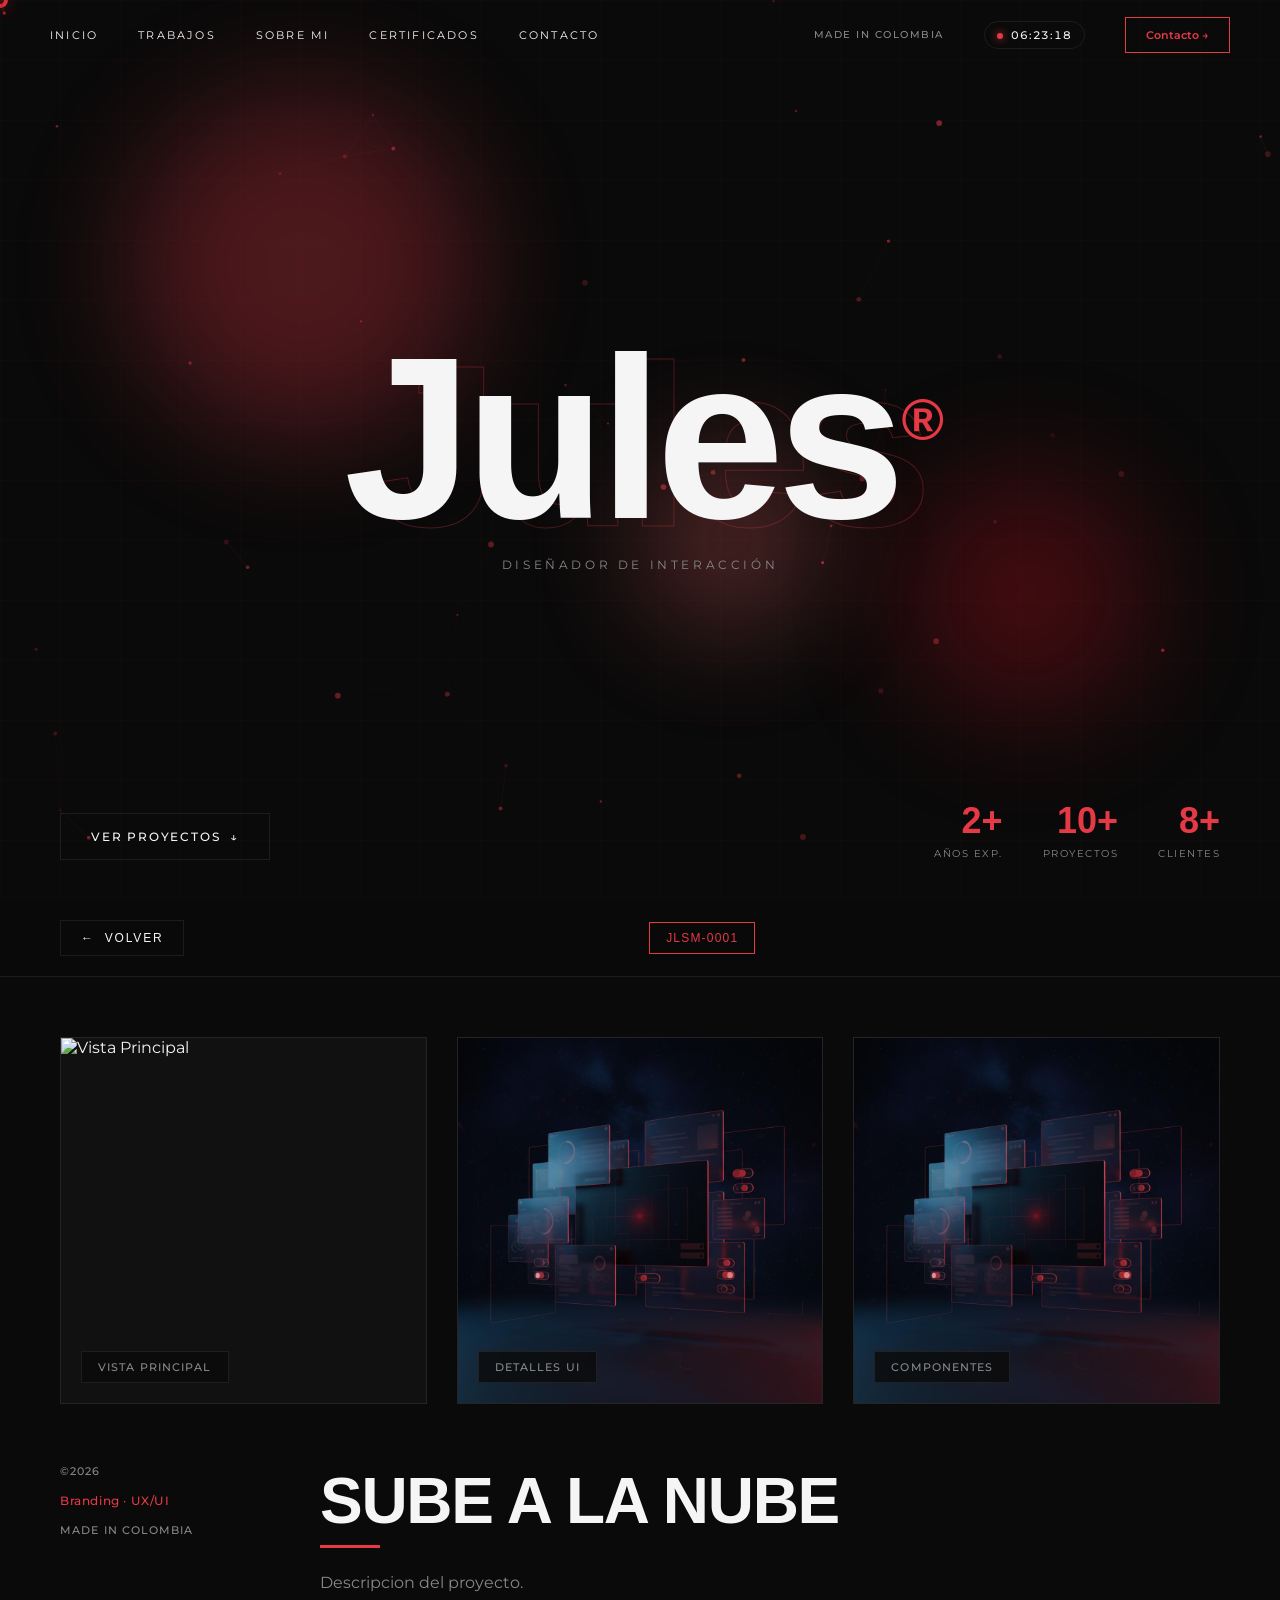
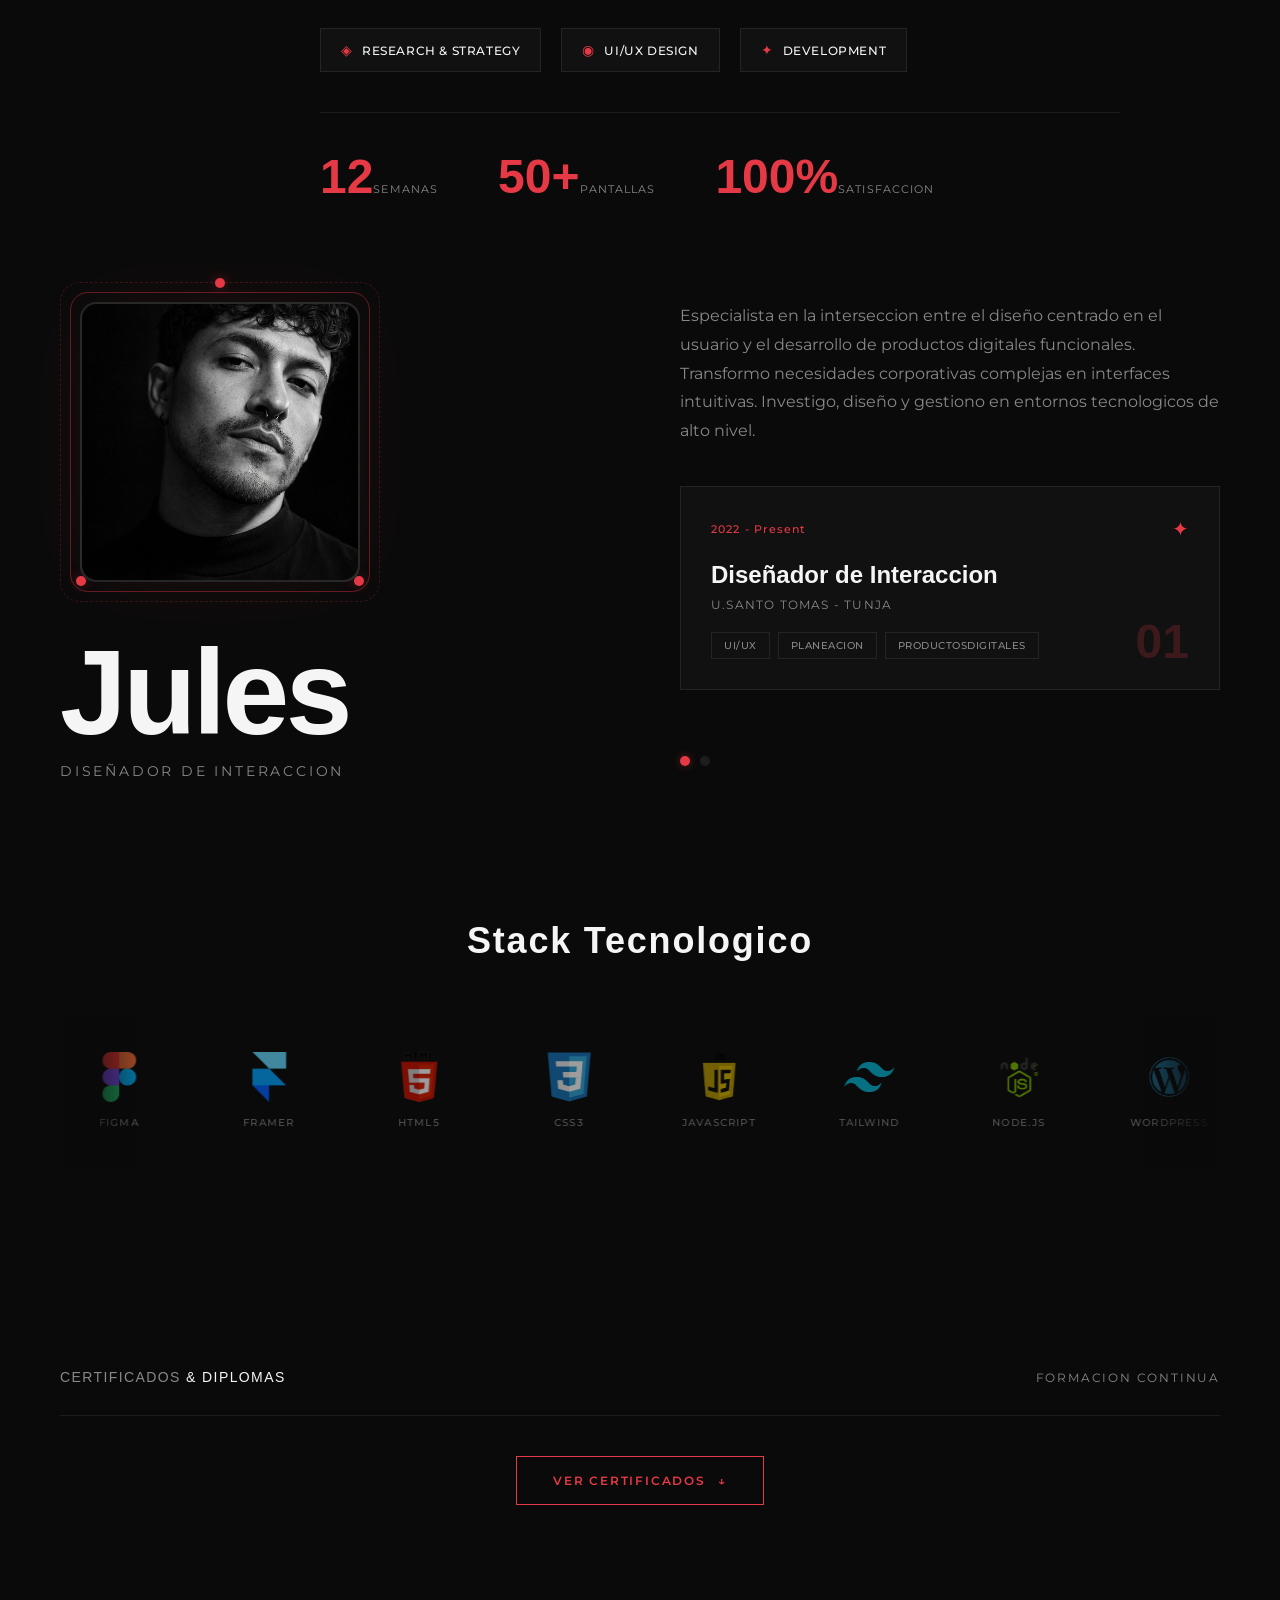
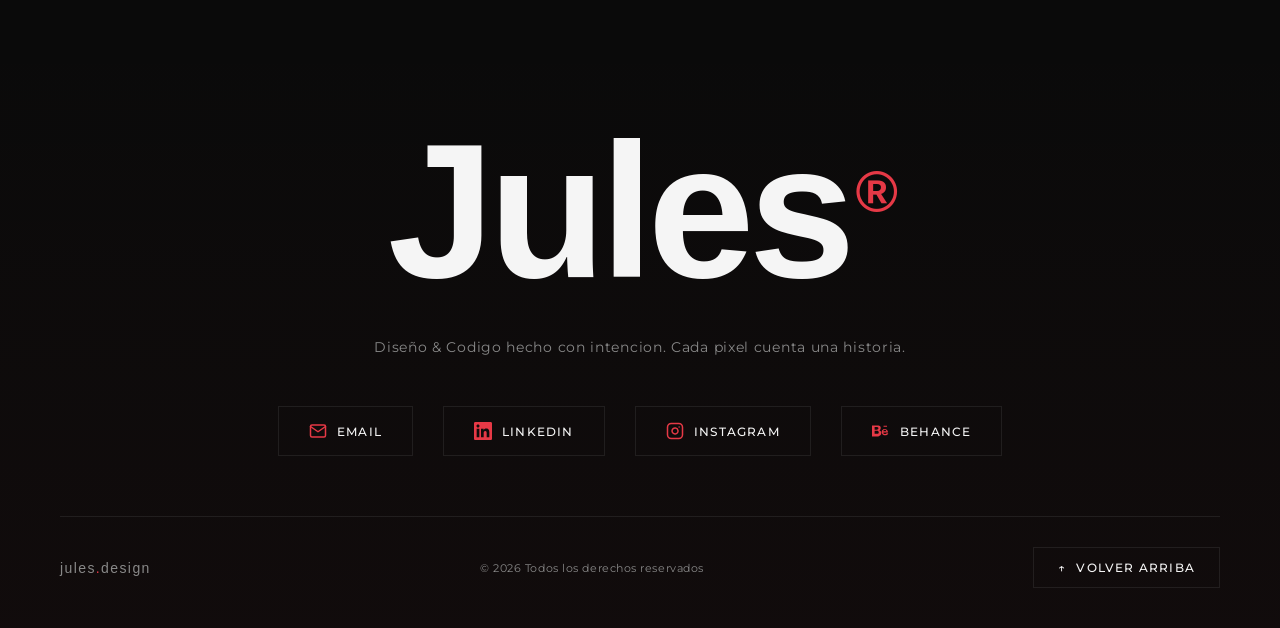
==== commit ccf674e0: "Update index.html" ====
--- a/index.html
+++ b/index.html
@@ -60,9 +60,9 @@
       <div class="hero-bottom">
         <a href="#work" class="hero-work-link">Ver Proyectos <span>↓</span></a>
         <div class="hero-stats">
-          <div class="hero-stat"><div class="hero-stat-value">5+</div><div class="hero-stat-label">Años Exp.</div></div>
-          <div class="hero-stat"><div class="hero-stat-value">20+</div><div class="hero-stat-label">Proyectos</div></div>
-          <div class="hero-stat"><div class="hero-stat-value">15+</div><div class="hero-stat-label">Clientes</div></div>
+          <div class="hero-stat"><div class="hero-stat-value">2+</div><div class="hero-stat-label">Años Exp.</div></div>
+          <div class="hero-stat"><div class="hero-stat-value">10+</div><div class="hero-stat-label">Proyectos</div></div>
+          <div class="hero-stat"><div class="hero-stat-value">8+</div><div class="hero-stat-label">Clientes</div></div>
         </div>
       </div>
     </div>
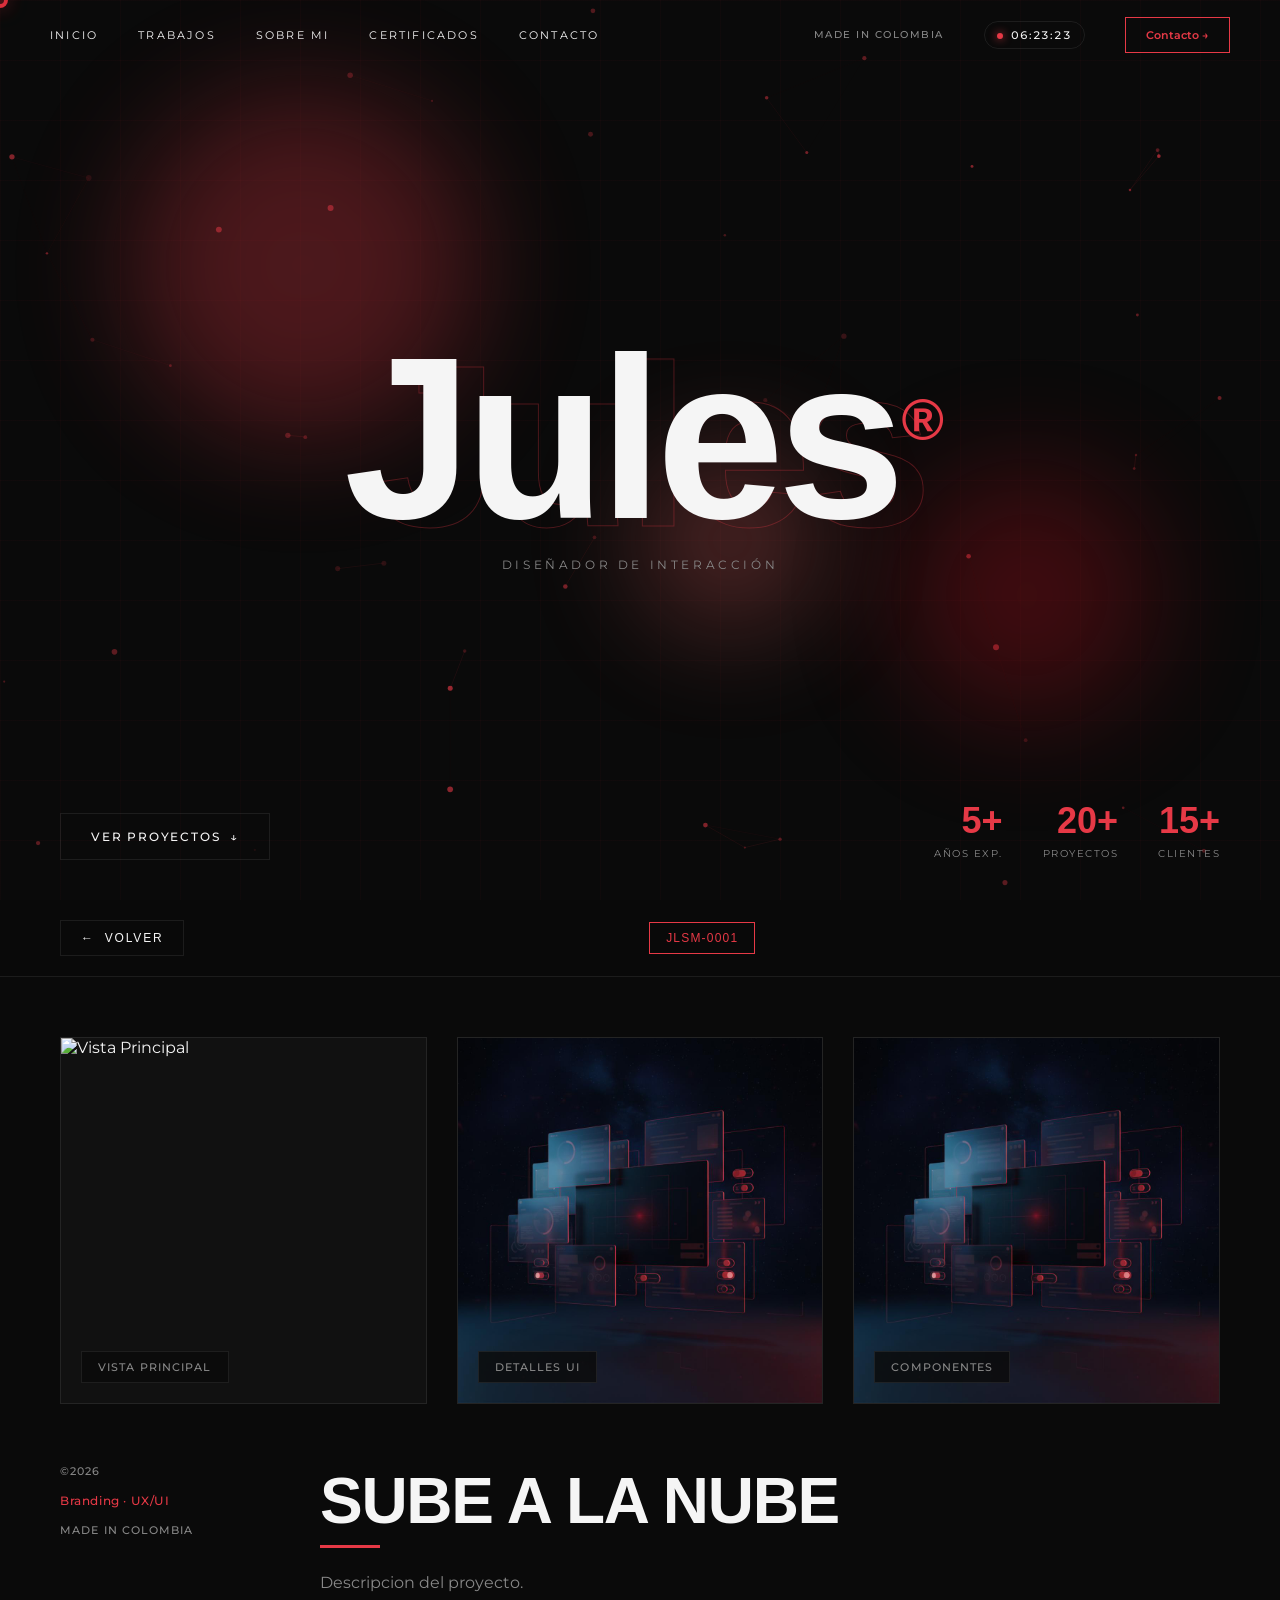
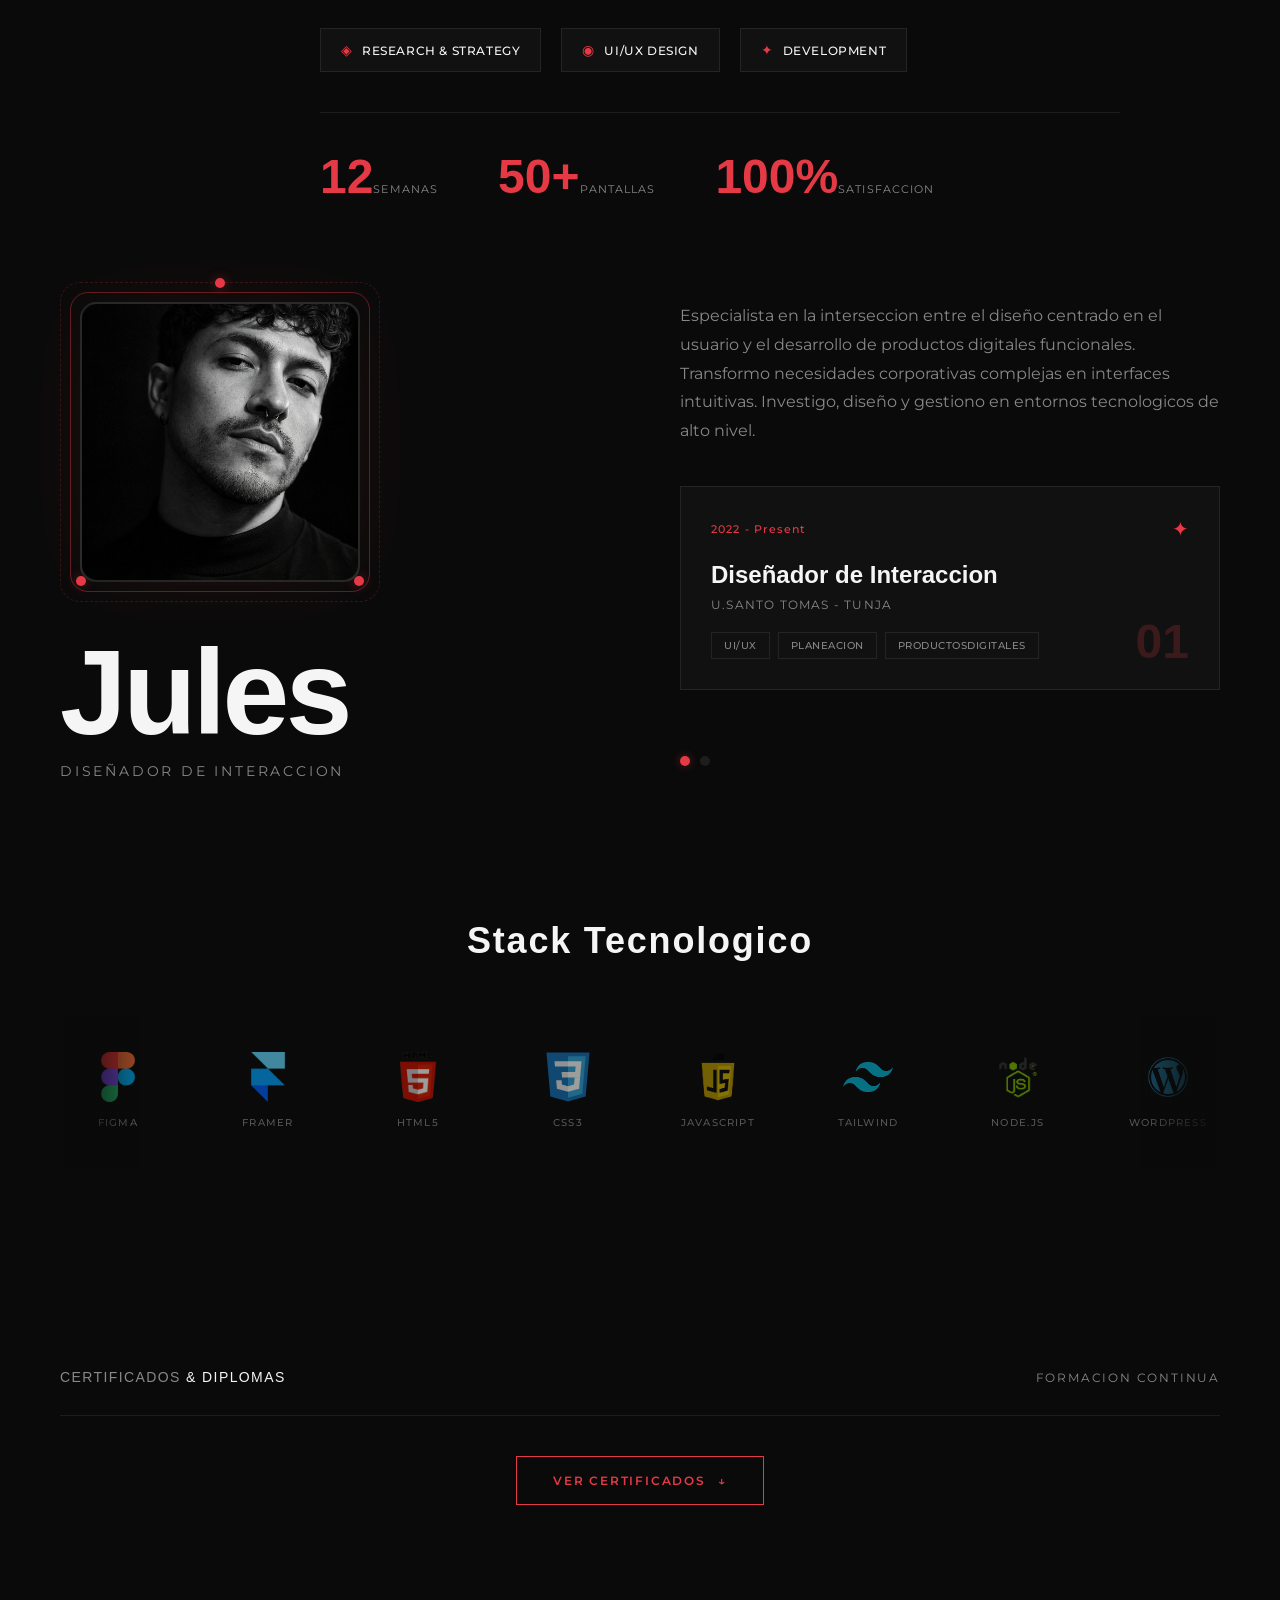
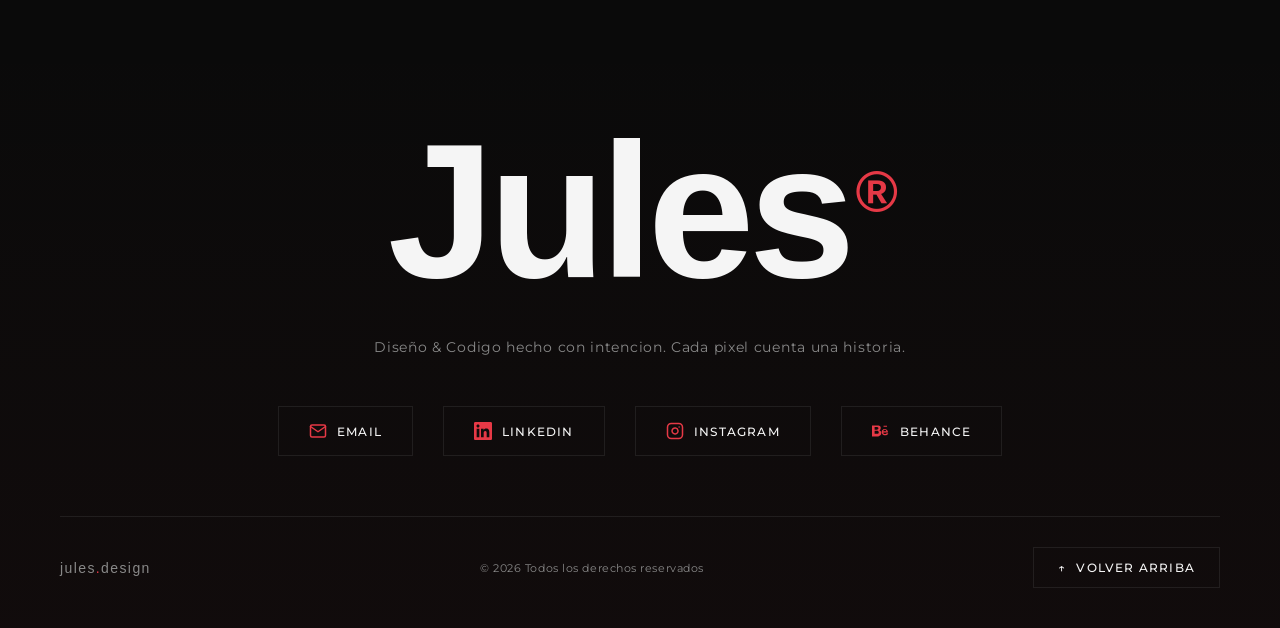
==== commit 386b71e8: "Restore deleted files from 19bc569" ====
--- a/index.html
+++ b/index.html
@@ -60,9 +60,9 @@
       <div class="hero-bottom">
         <a href="#work" class="hero-work-link">Ver Proyectos <span>↓</span></a>
         <div class="hero-stats">
-          <div class="hero-stat"><div class="hero-stat-value">2+</div><div class="hero-stat-label">Años Exp.</div></div>
-          <div class="hero-stat"><div class="hero-stat-value">10+</div><div class="hero-stat-label">Proyectos</div></div>
-          <div class="hero-stat"><div class="hero-stat-value">8+</div><div class="hero-stat-label">Clientes</div></div>
+          <div class="hero-stat"><div class="hero-stat-value">5+</div><div class="hero-stat-label">Años Exp.</div></div>
+          <div class="hero-stat"><div class="hero-stat-value">20+</div><div class="hero-stat-label">Proyectos</div></div>
+          <div class="hero-stat"><div class="hero-stat-value">15+</div><div class="hero-stat-label">Clientes</div></div>
         </div>
       </div>
     </div>
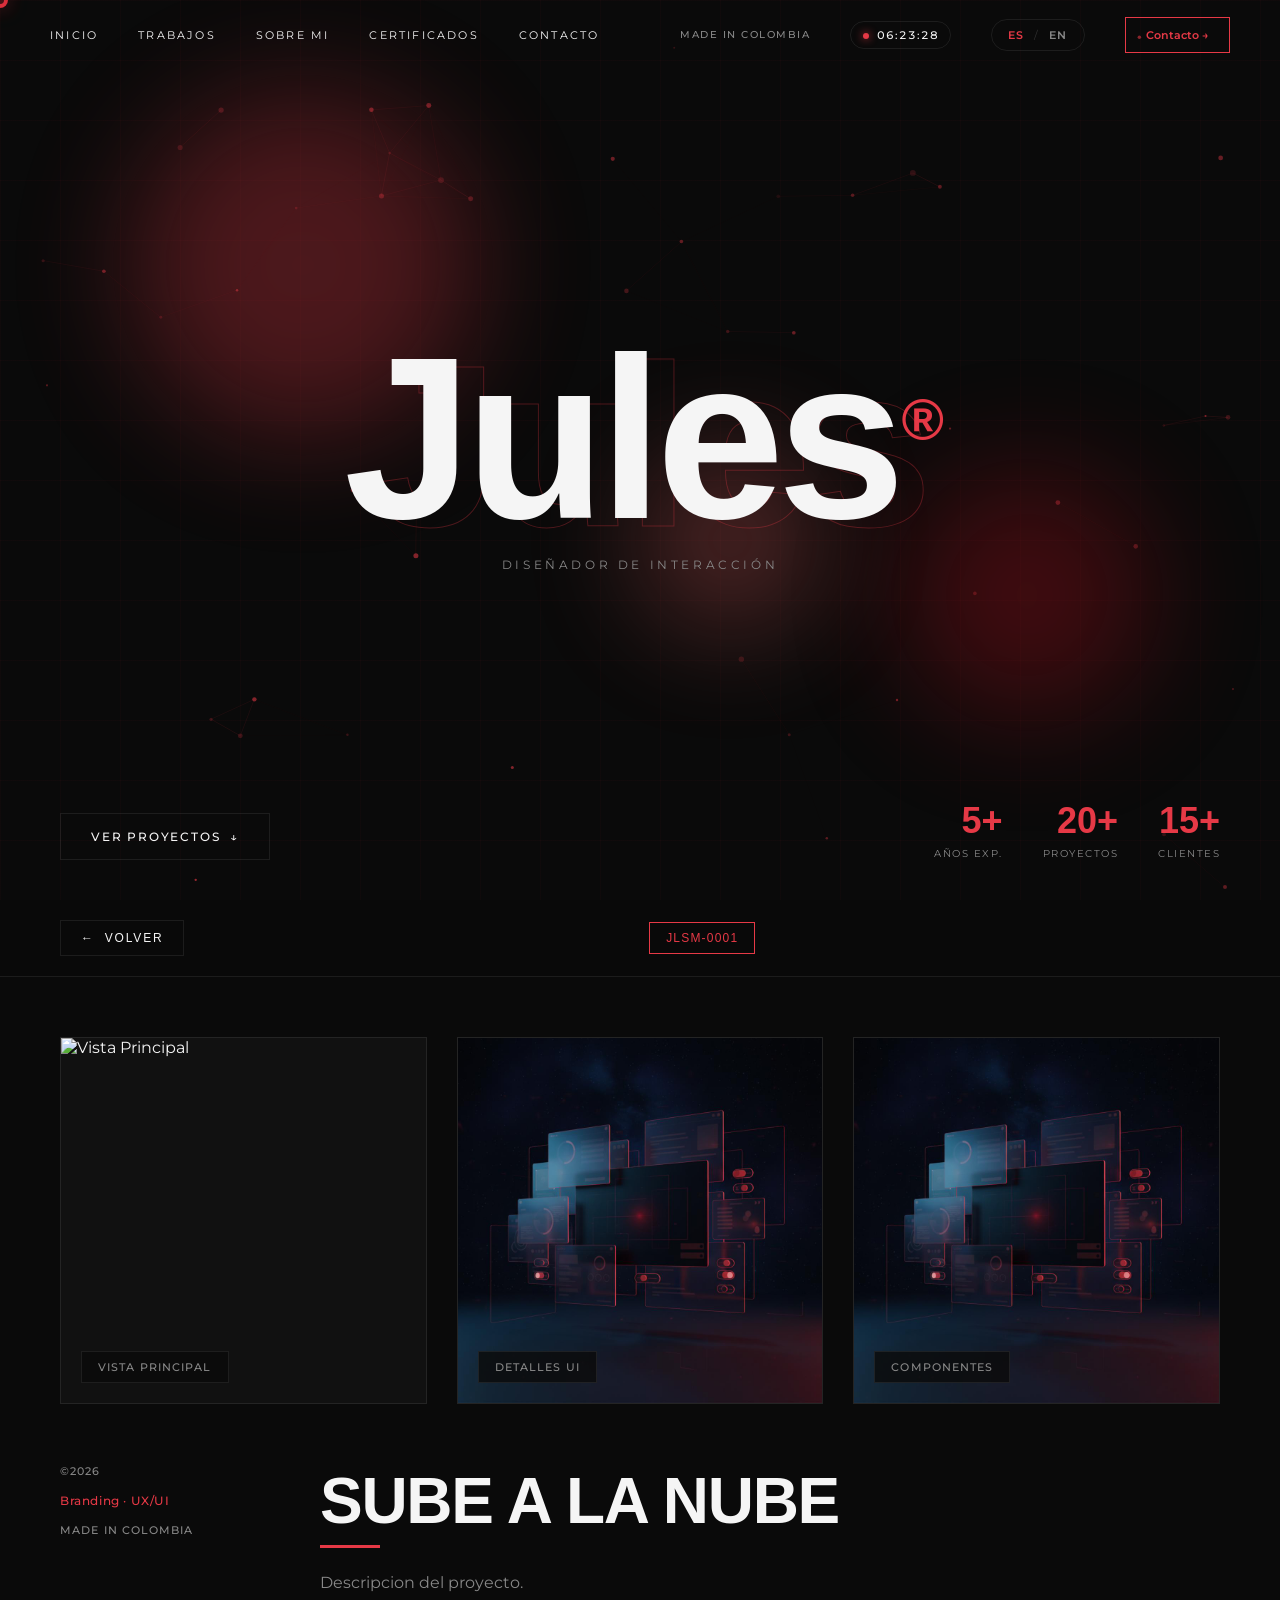
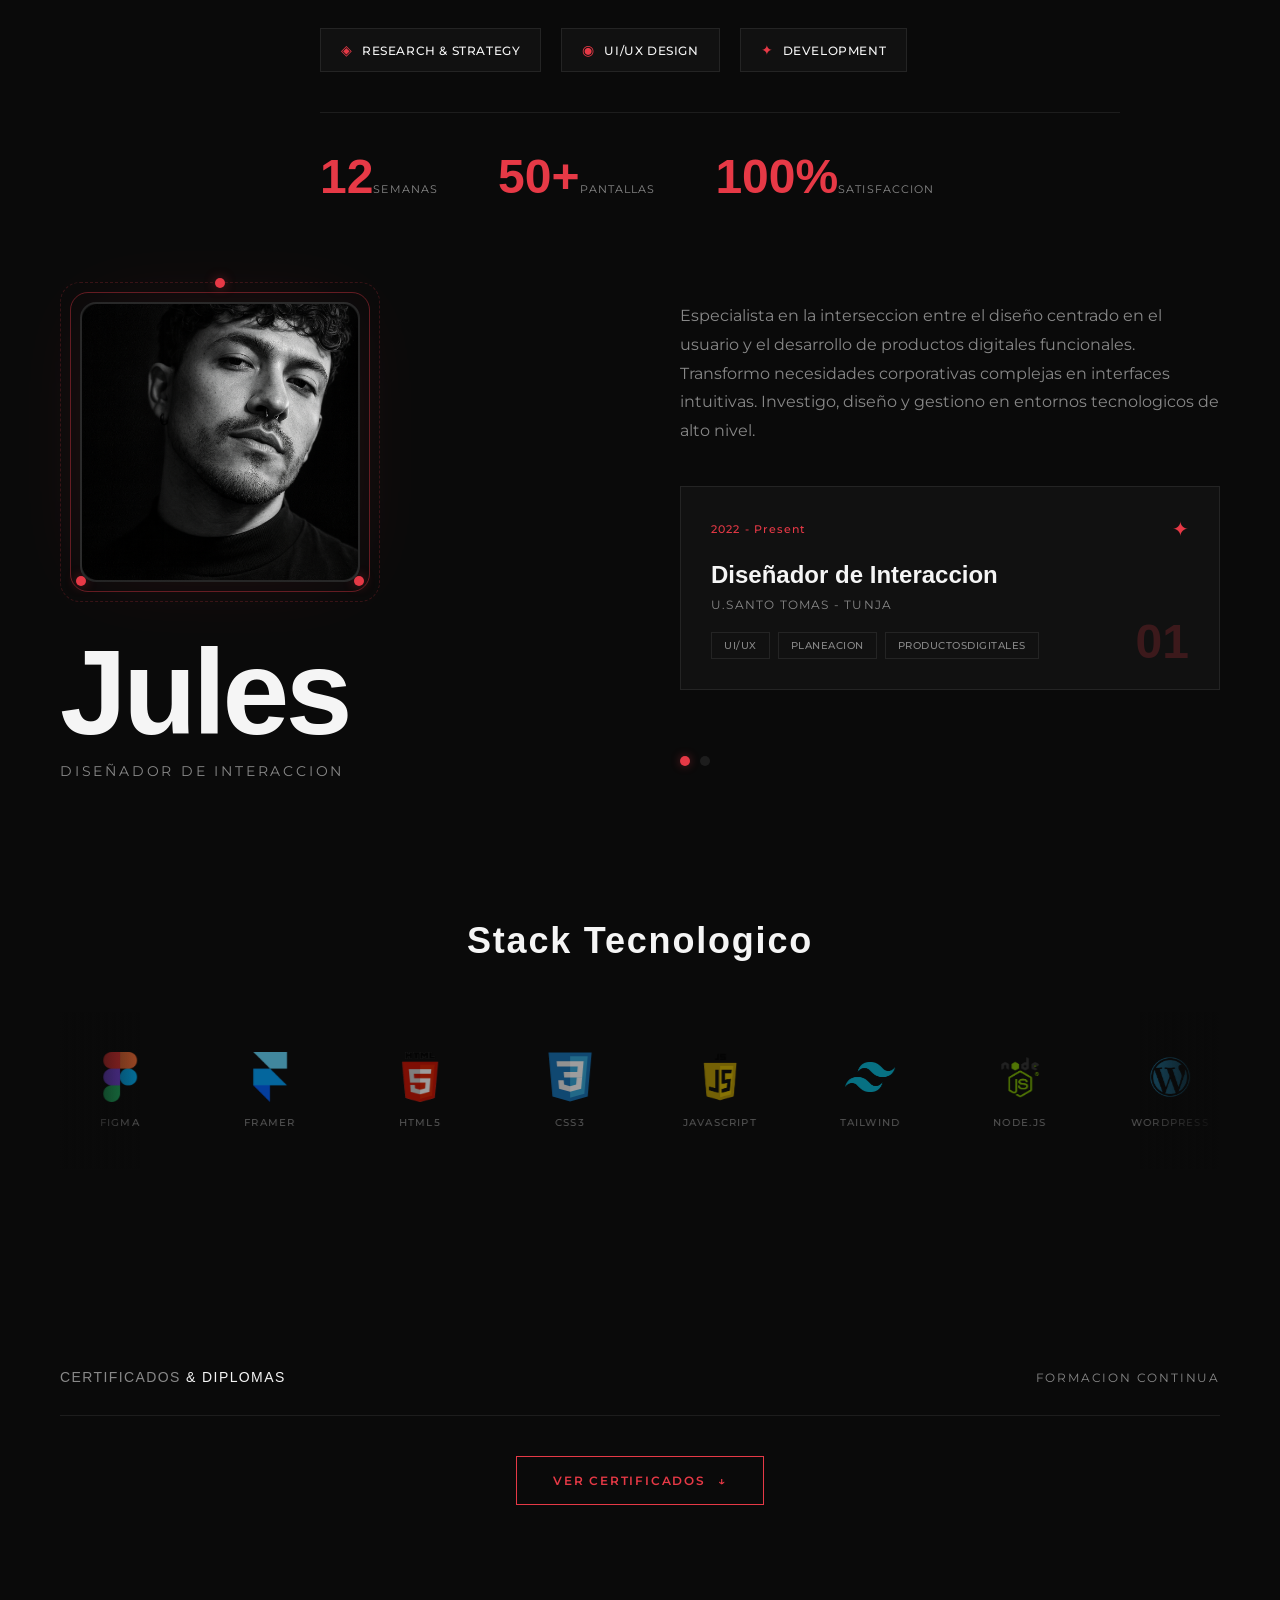
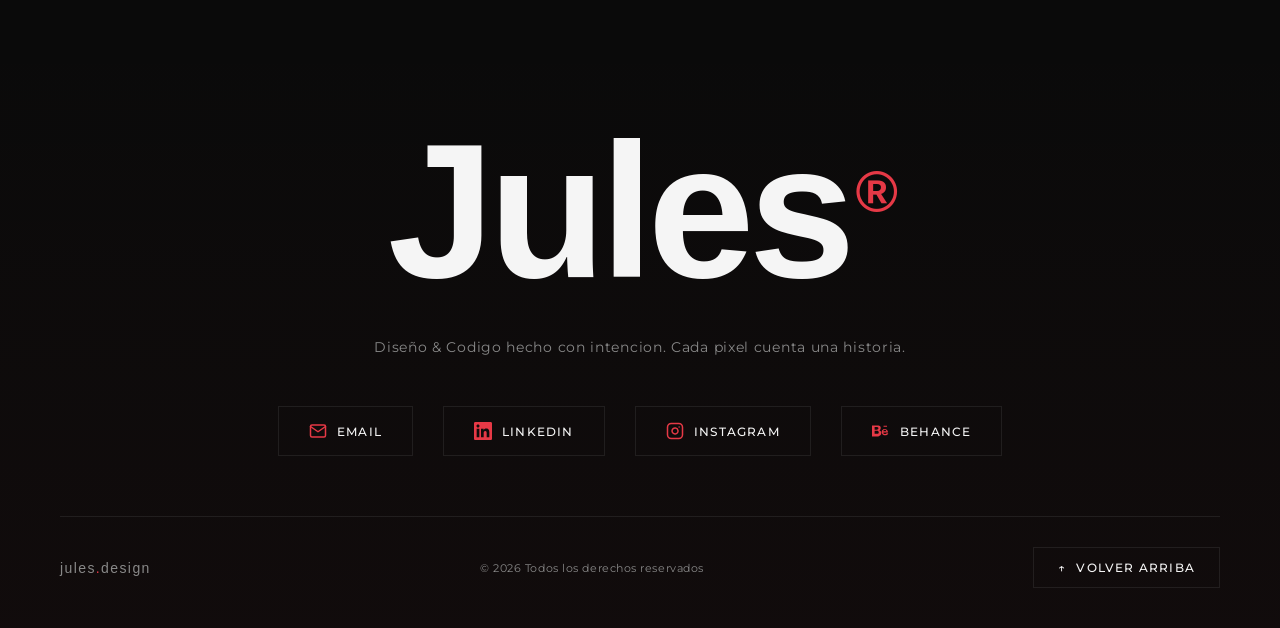
==== commit 9a18484c: "Subir archivos del portafolio" ====
--- a/index.html
+++ b/index.html
@@ -3,8 +3,8 @@
 <head>
   <meta charset="UTF-8">
   <meta name="viewport" content="width=device-width, initial-scale=1.0">
-  <title>Jules Montoya — Diseñador de Interacción</title>
-  <meta name="description" content="Portfolio de Julian Esteban Montoya Rosas - Diseñador de Interacción. made in colombia.">
+  <title data-i18n="meta.title">Jules Montoya — Diseñador de Interacción</title>
+  <meta name="description" content="Portfolio de Julian Esteban Montoya Rosas - Diseñador de Interacción. made in colombia." data-i18n-attr="content" data-i18n="meta.description">
   <meta name="theme-color" content="#0a0a0a">
 
   <link rel="preconnect" href="https://fonts.googleapis.com">
@@ -17,7 +17,7 @@
 <body>
   <!-- Custom Cursor -->
   <div class="custom-cursor" id="cursor"></div>
-  <div class="custom-cursor-label" id="cursor-label">VER</div>
+  <div class="custom-cursor-label" id="cursor-label" data-i18n="cursor.label">VER</div>
 
   <!-- Loader -->
   <div id="loader">
@@ -29,16 +29,22 @@
   <!-- Navigation -->
   <nav id="navbar">
     <div class="nav-left">
-      <a href="#hero" class="nav-link">Inicio</a>
-      <a href="#work" class="nav-link">Trabajos</a>
-      <a href="#about" class="nav-link">Sobre mi</a>
-      <a href="#certificates" class="nav-link">Certificados</a>
-      <a href="#footer" class="nav-link">Contacto</a>
+      <a href="#hero" class="nav-link" data-i18n="nav.home">Inicio</a>
+      <a href="#work" class="nav-link" data-i18n="nav.work">Trabajos</a>
+      <a href="#about" class="nav-link" data-i18n="nav.about">Sobre mi</a>
+      <a href="#certificates" class="nav-link" data-i18n="nav.certificates">Certificados</a>
+      <a href="#footer" class="nav-link" data-i18n="nav.contact">Contacto</a>
     </div>
     <div class="nav-right">
       <span class="nav-location">made in colombia</span>
       <span class="nav-clock" id="clock">00:00:00</span>
-      <a href="#footer" class="nav-contact">Contacto →</a>
+      <!-- Language Toggle -->
+      <button class="lang-toggle" id="lang-toggle" aria-label="Cambiar idioma">
+        <span class="lang-option active" data-lang="es">ES</span>
+        <span class="lang-divider">/</span>
+        <span class="lang-option" data-lang="en">EN</span>
+      </button>
+      <a href="#footer" class="nav-contact" data-i18n="nav.contactBtn">Contacto →</a>
     </div>
   </nav>
 
@@ -55,14 +61,14 @@
       </div>
       <div class="hero-title-container">
         <h1 class="hero-title">Jules<span class="registered">®</span></h1>
-        <p class="hero-subtitle">Diseñador de Interacción</p>
+        <p class="hero-subtitle" data-i18n="hero.subtitle">Diseñador de Interacción</p>
       </div>
       <div class="hero-bottom">
-        <a href="#work" class="hero-work-link">Ver Proyectos <span>↓</span></a>
+        <a href="#work" class="hero-work-link"><span data-i18n="hero.cta">Ver Proyectos</span> <span>↓</span></a>
         <div class="hero-stats">
-          <div class="hero-stat"><div class="hero-stat-value">5+</div><div class="hero-stat-label">Años Exp.</div></div>
-          <div class="hero-stat"><div class="hero-stat-value">20+</div><div class="hero-stat-label">Proyectos</div></div>
-          <div class="hero-stat"><div class="hero-stat-value">15+</div><div class="hero-stat-label">Clientes</div></div>
+          <div class="hero-stat"><div class="hero-stat-value">5+</div><div class="hero-stat-label" data-i18n="hero.stat1">Años Exp.</div></div>
+          <div class="hero-stat"><div class="hero-stat-value">20+</div><div class="hero-stat-label" data-i18n="hero.stat2">Proyectos</div></div>
+          <div class="hero-stat"><div class="hero-stat-value">15+</div><div class="hero-stat-label" data-i18n="hero.stat3">Clientes</div></div>
         </div>
       </div>
     </div>
@@ -71,20 +77,20 @@
   <!-- Work Section -->
   <section id="work">
     <div class="work-header">
-      <span class="work-title">Proyectos <span>Seleccionados</span></span>
+      <span class="work-title" data-i18n="work.title">Proyectos <span>Seleccionados</span></span>
       <span class="work-title">2024 — 2026</span>
     </div>
     <div class="projects-list">
       <div class="project-row" data-project="73software" data-code="JLSM-0001">
         <span class="proj-num">01</span>
         <span class="proj-name">73SOFTWARE.DEV</span>
-        <span class="proj-tags">Branding · UX/UI · Desarrollo Web</span>
+        <span class="proj-tags">Branding · UX/UI · <span data-i18n="work.tag.webDev">Desarrollo Web</span></span>
         <span class="proj-year">( 2026 )</span>
         <span class="proj-indicator"></span>
         <div class="proj-preview">
           <div class="proj-preview-inner">
             <img src="images/overlay-proyectos/73software.jpg" alt="73Software preview" class="img-placeholder">
-            <button class="proj-view-more">View More</button>
+            <button class="proj-view-more" data-i18n="work.viewMore">View More</button>
           </div>
         </div>
       </div>
@@ -97,33 +103,33 @@
         <div class="proj-preview">
           <div class="proj-preview-inner">
             <img src="images/overlay-proyectos/sube-nube.jpg" alt="Sube a la Nube preview" class="img-placeholder">
-            <button class="proj-view-more">View More</button>
+            <button class="proj-view-more" data-i18n="work.viewMore">View More</button>
           </div>
         </div>
       </div>
       <div class="project-row" data-project="trebol" data-code="JLSM-0003">
         <span class="proj-num">03</span>
         <span class="proj-name">TREBOL COLOMBIA S.A.S.</span>
-        <span class="proj-tags">UX Research · Arquitectura Info · Figma</span>
+        <span class="proj-tags">UX Research · <span data-i18n="work.tag.infoArch">Arquitectura Info</span> · Figma</span>
         <span class="proj-year">( 2025 )</span>
         <span class="proj-indicator"></span>
         <div class="proj-preview">
           <div class="proj-preview-inner">
             <img src="images/overlay-proyectos/trebol.jpg" alt="Trebol Colombia preview" class="img-placeholder">
-            <button class="proj-view-more">View More</button>
+            <button class="proj-view-more" data-i18n="work.viewMore">View More</button>
           </div>
         </div>
       </div>
       <div class="project-row" data-project="pedidos-click" data-code="JLSM-0004">
         <span class="proj-num">04</span>
         <span class="proj-name">PEDIDOS.CLICK</span>
-        <span class="proj-tags">Branding · Identidad Visual · Manual de Marca</span>
+        <span class="proj-tags">Branding · <span data-i18n="work.tag.visualId">Identidad Visual</span> · <span data-i18n="work.tag.brandManual">Manual de Marca</span></span>
         <span class="proj-year">( 2025 )</span>
         <span class="proj-indicator"></span>
         <div class="proj-preview">
           <div class="proj-preview-inner">
             <img src="images/overlay-proyectos/pedidos-click.jpg" alt="Pedidos.Click preview" class="img-placeholder">
-            <button class="proj-view-more">View More</button>
+            <button class="proj-view-more" data-i18n="work.viewMore">View More</button>
           </div>
         </div>
       </div>
@@ -136,7 +142,7 @@
         <div class="proj-preview">
           <div class="proj-preview-inner">
             <img src="images/overlay-proyectos/santoto-pro.jpg" alt="Santoto+Pro preview" class="img-placeholder">
-            <button class="proj-view-more">View More</button>
+            <button class="proj-view-more" data-i18n="work.viewMore">View More</button>
           </div>
         </div>
       </div>
@@ -162,10 +168,10 @@
           </div>
         </div>
         <h2 class="about-name">Jules</h2>
-        <p class="about-role">Diseñador de Interaccion</p>
+        <p class="about-role" data-i18n="about.role">Diseñador de Interaccion</p>
       </div>
       <div class="about-right">
-        <p class="about-text">Especialista en la interseccion entre el diseño centrado en el usuario y el desarrollo de productos digitales funcionales. Transformo necesidades corporativas complejas en interfaces intuitivas. Investigo, diseño y gestiono en entornos tecnologicos de alto nivel.</p>
+        <p class="about-text" data-i18n="about.text">Especialista en la interseccion entre el diseño centrado en el usuario y el desarrollo de productos digitales funcionales. Transformo necesidades corporativas complejas en interfaces intuitivas. Investigo, diseño y gestiono en entornos tecnologicos de alto nivel.</p>
         <!-- Experience Cards (moved to right) -->
         <div class="experience-cards">
           <div class="experience-card active" data-card="1">
@@ -173,12 +179,12 @@
               <span class="card-period">2022 - Present</span>
               <div class="card-icon">✦</div>
             </div>
-            <h3 class="card-title">Diseñador de Interaccion</h3>
+            <h3 class="card-title" data-i18n="about.card1.title">Diseñador de Interaccion</h3>
             <p class="card-subtitle">U.Santo Tomas - Tunja</p>
             <div class="card-tags">
               <span class="card-tag">UI/UX</span>
-              <span class="card-tag">Planeacion</span>
-              <span class="card-tag">ProductosDigitales</span>
+              <span class="card-tag" data-i18n="about.card1.tag1">Planeacion</span>
+              <span class="card-tag" data-i18n="about.card1.tag2">ProductosDigitales</span>
             </div>
             <span class="card-number">01</span>
           </div>
@@ -187,12 +193,12 @@
               <span class="card-period">2019 - 2020</span>
               <div class="card-icon">◈</div>
             </div>
-            <h3 class="card-title">Diseñador Grafico</h3>
-            <p class="card-subtitle">Tecnico SENA - Bogota</p>
+            <h3 class="card-title" data-i18n="about.card2.title">Diseñador Grafico</h3>
+            <p class="card-subtitle" data-i18n="about.card2.subtitle">Tecnico SENA - Bogota</p>
             <div class="card-tags">
               <span class="card-tag">Branding</span>
-              <span class="card-tag">Ilustracion</span>
-              <span class="card-tag">Corporativo</span>
+              <span class="card-tag" data-i18n="about.card2.tag1">Ilustracion</span>
+              <span class="card-tag" data-i18n="about.card2.tag2">Corporativo</span>
             </div>
             <span class="card-number">02</span>
           </div>
@@ -207,7 +213,7 @@
 
   <!-- Tech Stack Section -->
   <section id="tech-stack">
-    <h3 class="about-stack-title">Stack Tecnologico</h3>
+    <h3 class="about-stack-title" data-i18n="tech.title">Stack Tecnologico</h3>
     <div class="tech-carousel-wrapper">
       <div class="tech-carousel" id="tech-carousel">
         <div class="tech-carousel-track" id="tech-carousel-track">
@@ -239,12 +245,12 @@
   <!-- Certificates Section -->
   <section id="certificates">
     <div class="cert-header">
-      <span class="cert-title">Certificados <span>& Diplomas</span></span>
-      <span class="cert-subtitle">Formacion continua</span>
+      <span class="cert-title" data-i18n="cert.title">Certificados <span>& Diplomas</span></span>
+      <span class="cert-subtitle" data-i18n="cert.subtitle">Formacion continua</span>
     </div>
     <div class="cert-cta-wrapper">
       <button class="cert-cta-btn" id="cert-cta-btn">
-        <span class="cert-cta-text">Ver Certificados</span>
+        <span class="cert-cta-text" data-i18n="cert.cta">Ver Certificados</span>
         <span class="cert-cta-arrow">↓</span>
       </button>
     </div>
@@ -269,7 +275,7 @@
               <img src="images/diplomas-certificados/diploma-2.jpg" alt="Frontend Development" class="cert-img">
             </div>
             <div class="cert-card-info">
-              <h4 class="cert-card-title">Inmersión Inteligencia Artificial en la Práctica</h4>
+              <h4 class="cert-card-title" data-i18n="cert.card2.title">Inmersión Inteligencia Artificial en la Práctica</h4>
               <span class="cert-card-org">Daxus</span>
               <span class="cert-card-year">2026</span>
             </div>
@@ -280,7 +286,7 @@
               <img src="images/diplomas-certificados/diploma-3.jpg" alt="Adobe Certified Professional" class="cert-img">
             </div>
             <div class="cert-card-info">
-              <h4 class="cert-card-title">Buenas prácticas de UX</h4>
+              <h4 class="cert-card-title" data-i18n="cert.card3.title">Buenas prácticas de UX</h4>
               <span class="cert-card-org">NETZUN</span>
               <span class="cert-card-year">2025</span>
             </div>
@@ -291,7 +297,7 @@
               <img src="images/diplomas-certificados/diploma-4.jpg" alt="Motion Graphics" class="cert-img">
             </div>
             <div class="cert-card-info">
-              <h4 class="cert-card-title">Introducción al Diseño de Experiencia del Usuario</h4>
+              <h4 class="cert-card-title" data-i18n="cert.card4.title">Introducción al Diseño de Experiencia del Usuario</h4>
               <span class="cert-card-org">NETZUN</span>
               <span class="cert-card-year">2026</span>
             </div>
@@ -302,7 +308,7 @@
               <img src="images/diplomas-certificados/diploma-5.jpg" alt="Design Systems" class="cert-img">
             </div>
             <div class="cert-card-info">
-              <h4 class="cert-card-title">Usabilidad para plataformas digitales</h4>
+              <h4 class="cert-card-title" data-i18n="cert.card5.title">Usabilidad para plataformas digitales</h4>
               <span class="cert-card-org">NETZUN</span>
               <span class="cert-card-year">2026</span>
             </div>
@@ -313,7 +319,7 @@
               <img src="images/diplomas-certificados/diploma-6.jpg" alt="Interaction Design" class="cert-img">
             </div>
             <div class="cert-card-info">
-              <h4 class="cert-card-title">Proceso creativo UX</h4>
+              <h4 class="cert-card-title" data-i18n="cert.card6.title">Proceso creativo UX</h4>
               <span class="cert-card-org">NETZUN</span>
               <span class="cert-card-year">2026</span>
             </div>
@@ -322,7 +328,7 @@
       </div>
       <div class="cert-carousel-fade cert-fade-left"></div>
       <div class="cert-carousel-fade cert-fade-right"></div>
-      <div class="cert-hint">← Arrastra para explorar →</div>
+      <div class="cert-hint" data-i18n="cert.hint">← Arrastra para explorar →</div>
     </div>
     </div>
   </section>
@@ -332,7 +338,7 @@
     <div class="detail-bar">
       <button class="detail-close" id="detail-close">
         <span class="close-arrow">←</span>
-        <span class="close-text">Volver</span>
+        <span class="close-text" data-i18n="detail.back">Volver</span>
       </button>
       <span class="detail-project-code" id="detail-code">JLSM-0001</span>
       <span class="detail-url" id="detail-url"></span>
@@ -340,15 +346,15 @@
     <div class="detail-images">
       <div class="detail-img-placeholder square" id="detail-img-1">
         <img src="images/detalle-proyectos/73/VP.JPG " alt="Vista Principal" class="detail-img">
-        <span class="img-label">Vista Principal</span>
+        <span class="img-label" data-i18n="detail.label1">Vista Principal</span>
       </div>
       <div class="detail-img-placeholder square" id="detail-img-2">
         <img src="images/detalle-proyectos/detalle-generico.jpg" alt="Detalles UI" class="detail-img">
-        <span class="img-label">Detalles UI</span>
+        <span class="img-label" data-i18n="detail.label2">Detalles UI</span>
       </div>
       <div class="detail-img-placeholder square" id="detail-img-3">
         <img src="images/detalle-proyectos/detalle-generico.jpg" alt="Componentes" class="detail-img">
-        <span class="img-label">Componentes</span>
+        <span class="img-label" data-i18n="detail.label3">Componentes</span>
       </div>
     </div>
     <div class="detail-info">
@@ -360,7 +366,7 @@
       <div class="detail-content">
         <h2 id="detail-title" class="chillax">SUBE A LA NUBE</h2>
         <div class="detail-desc-container">
-          <p id="detail-desc">Descripcion del proyecto.</p>
+          <p id="detail-desc" data-i18n="detail.desc">Descripcion del proyecto.</p>
           <div class="detail-highlights">
             <div class="highlight-item"><span class="highlight-icon">◈</span><span class="highlight-text" id="highlight-1">Research & Strategy</span></div>
             <div class="highlight-item"><span class="highlight-icon">◉</span><span class="highlight-text" id="highlight-2">UI/UX Design</span></div>
@@ -368,9 +374,9 @@
           </div>
         </div>
         <div class="detail-stats">
-          <div class="detail-stat"><span class="stat-value" id="stat-1">12</span><span class="stat-label">Semanas</span></div>
-          <div class="detail-stat"><span class="stat-value" id="stat-2">50+</span><span class="stat-label">Pantallas</span></div>
-          <div class="detail-stat"><span class="stat-value" id="stat-3">100%</span><span class="stat-label">Satisfaccion</span></div>
+          <div class="detail-stat"><span class="stat-value" id="stat-1">12</span><span class="stat-label" data-i18n="detail.stat.weeks">Semanas</span></div>
+          <div class="detail-stat"><span class="stat-value" id="stat-2">50+</span><span class="stat-label" data-i18n="detail.stat.screens">Pantallas</span></div>
+          <div class="detail-stat"><span class="stat-value" id="stat-3">100%</span><span class="stat-label" data-i18n="detail.stat.satisfaction">Satisfaccion</span></div>
         </div>
       </div>
     </div>
@@ -383,7 +389,7 @@
       <div class="footer-top">
         <h2 class="footer-name">Jules<span class="footer-registered">®</span></h2>
       </div>
-      <p class="footer-tagline">Diseño & Codigo hecho con intencion. Cada pixel cuenta una historia.</p>
+      <p class="footer-tagline" data-i18n="footer.tagline">Diseño & Codigo hecho con intencion. Cada pixel cuenta una historia.</p>
       <div class="footer-links">
         <a href="mailto:email@ejemplo.com" class="footer-link">
           <svg class="link-icon" viewBox="0 0 24 24" fill="none" stroke="currentColor" stroke-width="2" stroke-linecap="round" stroke-linejoin="round" width="18" height="18"><path d="M4 4h16c1.1 0 2 .9 2 2v12c0 1.1-.9 2-2 2H4c-1.1 0-2-.9-2-2V6c0-1.1.9-2 2-2z"></path><polyline points="22,6 12,13 2,6"></polyline></svg>
@@ -404,8 +410,8 @@
       </div>
       <div class="footer-bottom">
         <span class="footer-domain">jules<span>.</span>design</span>
-        <span class="footer-copyright">© 2026 Todos los derechos reservados</span>
-        <a href="#hero" class="footer-back-top"><span class="back-top-arrow">↑</span><span class="back-top-text">Volver arriba</span></a>
+        <span class="footer-copyright" data-i18n="footer.copyright">© 2026 Todos los derechos reservados</span>
+        <a href="#hero" class="footer-back-top"><span class="back-top-arrow">↑</span><span class="back-top-text" data-i18n="footer.backToTop">Volver arriba</span></a>
       </div>
     </div>
   </footer>
--- a/styles.css
+++ b/styles.css
@@ -1934,6 +1934,63 @@
   .cert-card { width: 260px; }
 }
 
+/* ==========================================
+   LANGUAGE TOGGLE
+   ========================================== */
+.lang-toggle {
+  display: flex;
+  align-items: center;
+  gap: 6px;
+  font-family: 'Montserrat', sans-serif;
+  font-size: 11px;
+  font-weight: 600;
+  letter-spacing: 0.1em;
+  padding: 6px 12px;
+  border: 1px solid var(--border);
+  border-radius: 20px;
+  background: transparent;
+  color: var(--text-muted);
+  transition: all 0.3s ease;
+  cursor: none;
+  will-change: transform;
+}
+
+.lang-toggle:hover {
+  border-color: var(--accent);
+  box-shadow: 0 0 15px var(--accent-glow);
+}
+
+.lang-option {
+  cursor: none;
+  transition: all 0.3s ease;
+  padding: 2px 4px;
+  border-radius: 4px;
+}
+
+.lang-option.active {
+  color: var(--accent);
+}
+
+.lang-option:not(.active):hover {
+  color: var(--text);
+}
+
+.lang-divider {
+  opacity: 0.3;
+  font-weight: 400;
+}
+
+@media (max-width: 768px) {
+  .lang-toggle {
+    cursor: pointer;
+    font-size: 10px;
+    padding: 5px 10px;
+  }
+  .lang-option {
+    cursor: pointer;
+  }
+}
+
 @media (max-width: 768px) {
   body { cursor: auto; }
   a, button, .project-row, .cert-card { cursor: pointer; }
@@ -1942,6 +1999,7 @@
 
   #navbar { padding: 0 20px; height: 60px; }
   .nav-left { display: none; }
+  .nav-right { gap: 15px; }
 
   .hero-content { padding: 20px; }
   .hero-title { font-size: clamp(50px, 15vw, 100px); }
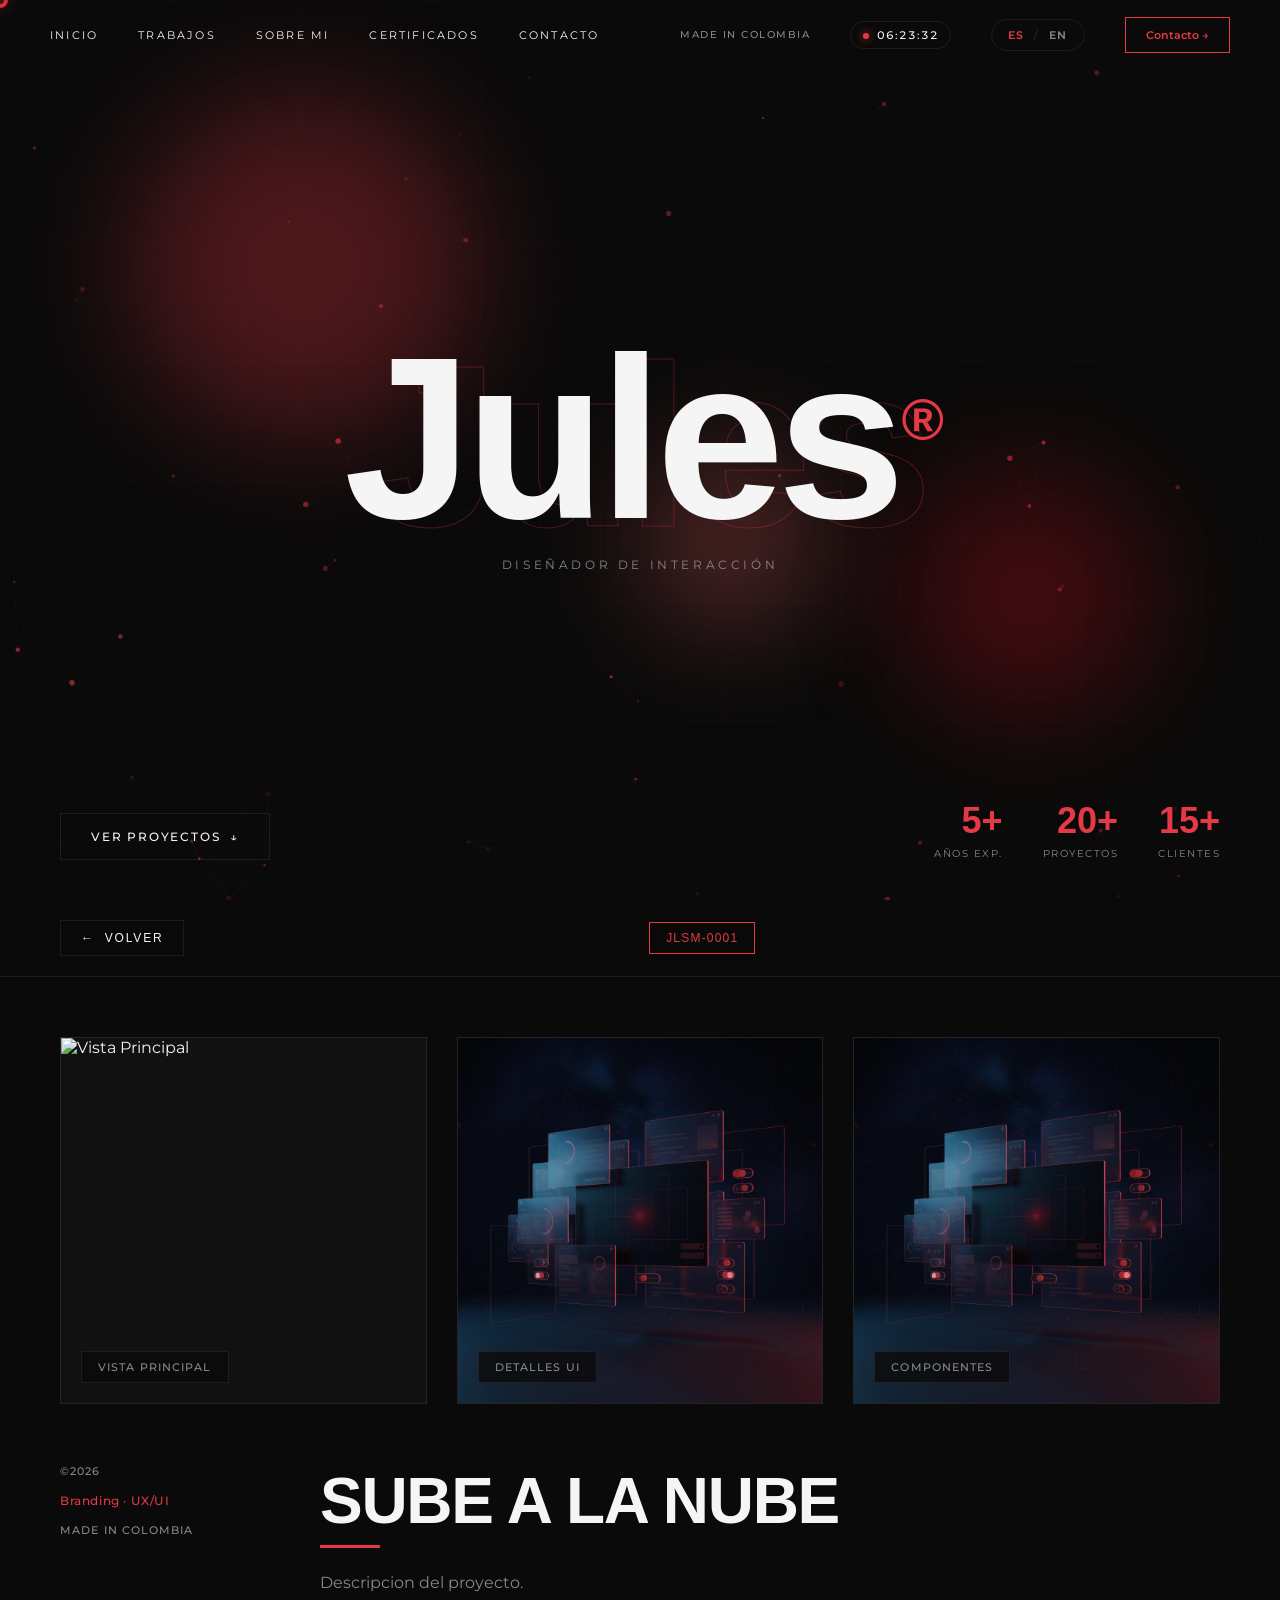
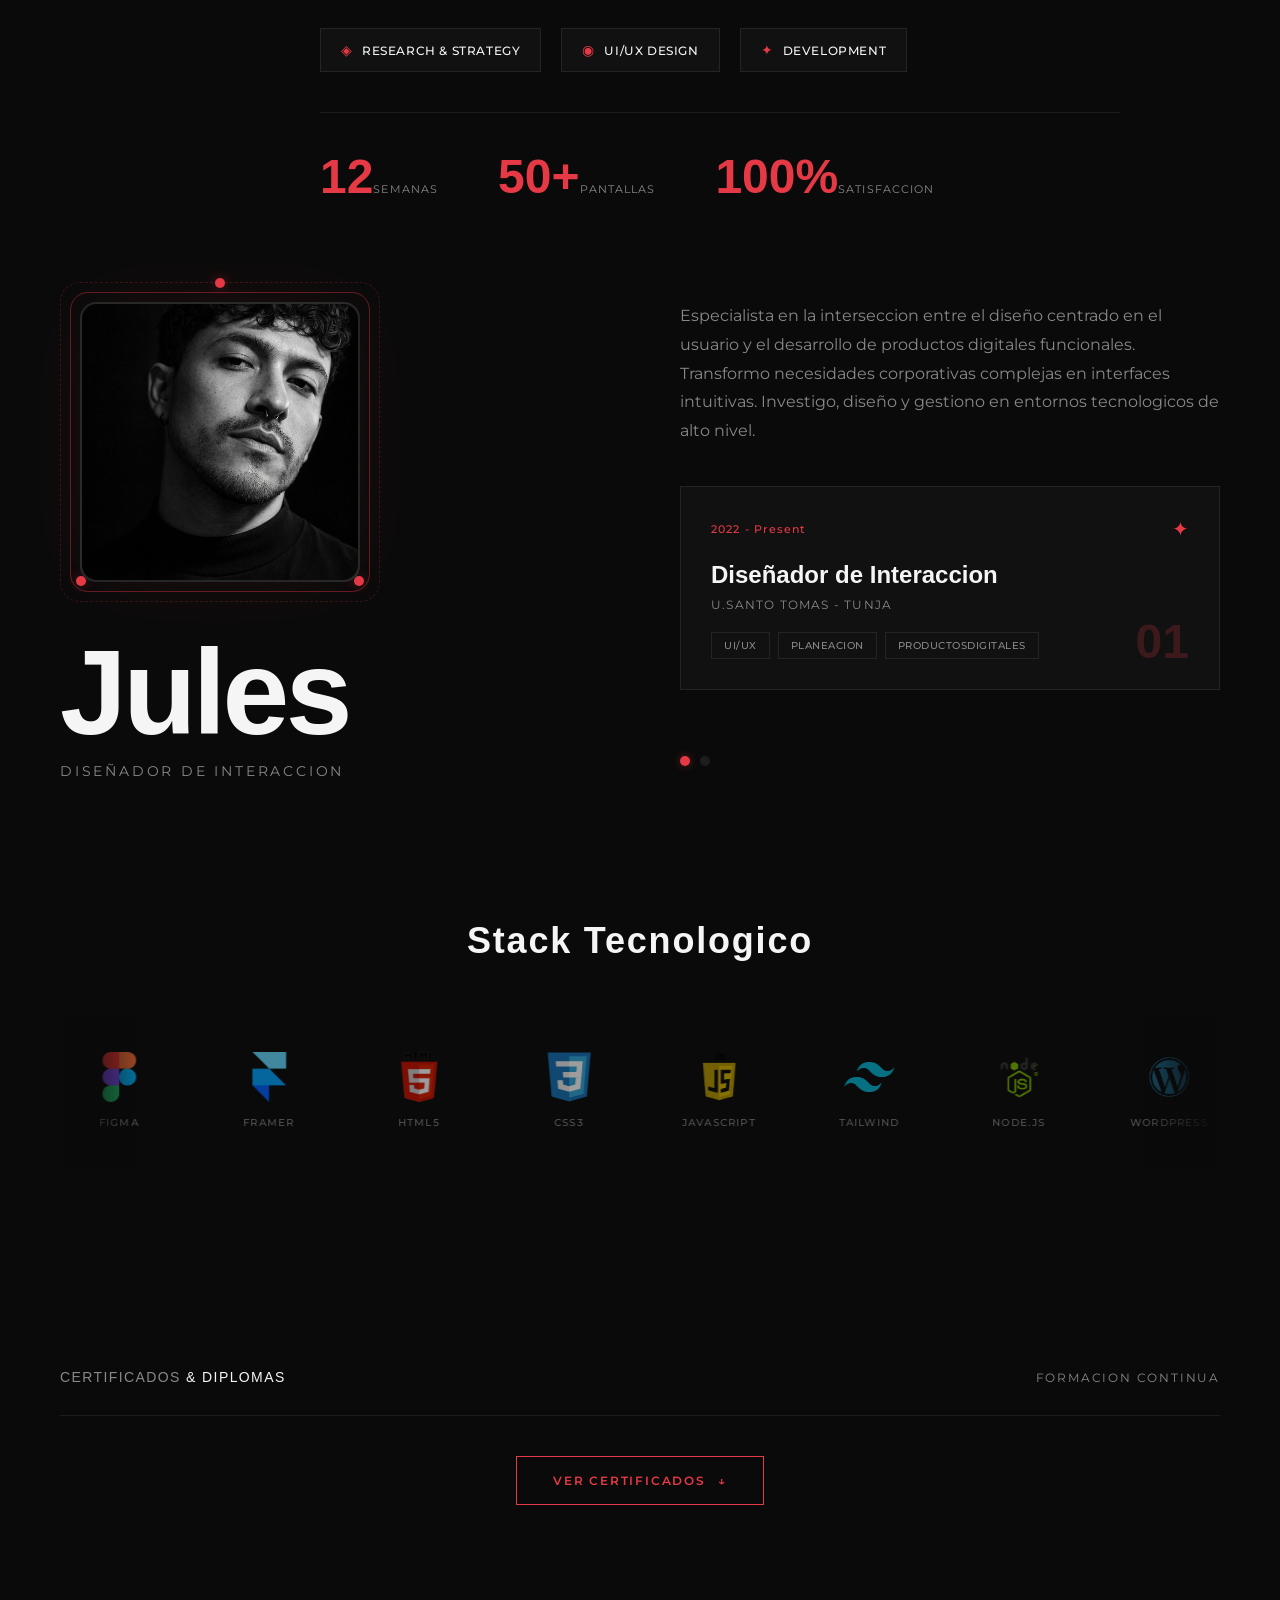
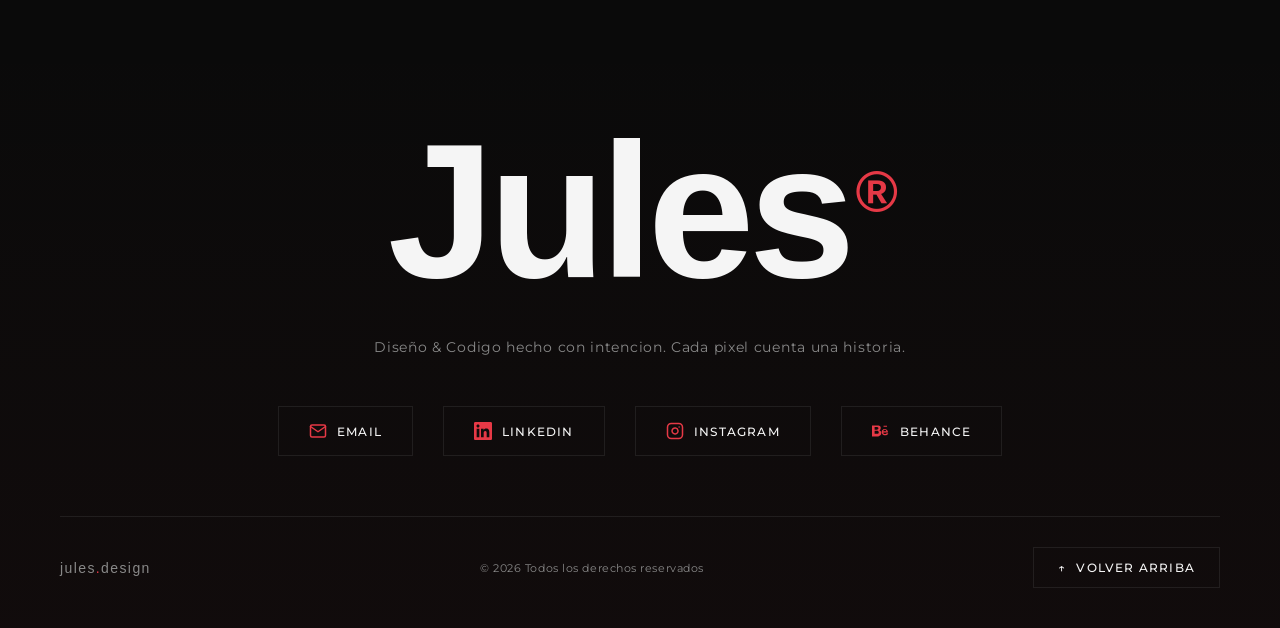
==== commit 83d0c66a: "Update email address in footer link" ====
--- a/index.html
+++ b/index.html
@@ -391,7 +391,7 @@
       </div>
       <p class="footer-tagline" data-i18n="footer.tagline">Diseño & Codigo hecho con intencion. Cada pixel cuenta una historia.</p>
       <div class="footer-links">
-        <a href="mailto:email@ejemplo.com" class="footer-link">
+        <a href="mailto:julesmo21@gmail.com" class="footer-link">
           <svg class="link-icon" viewBox="0 0 24 24" fill="none" stroke="currentColor" stroke-width="2" stroke-linecap="round" stroke-linejoin="round" width="18" height="18"><path d="M4 4h16c1.1 0 2 .9 2 2v12c0 1.1-.9 2-2 2H4c-1.1 0-2-.9-2-2V6c0-1.1.9-2 2-2z"></path><polyline points="22,6 12,13 2,6"></polyline></svg>
           <span class="link-text">Email</span>
         </a>
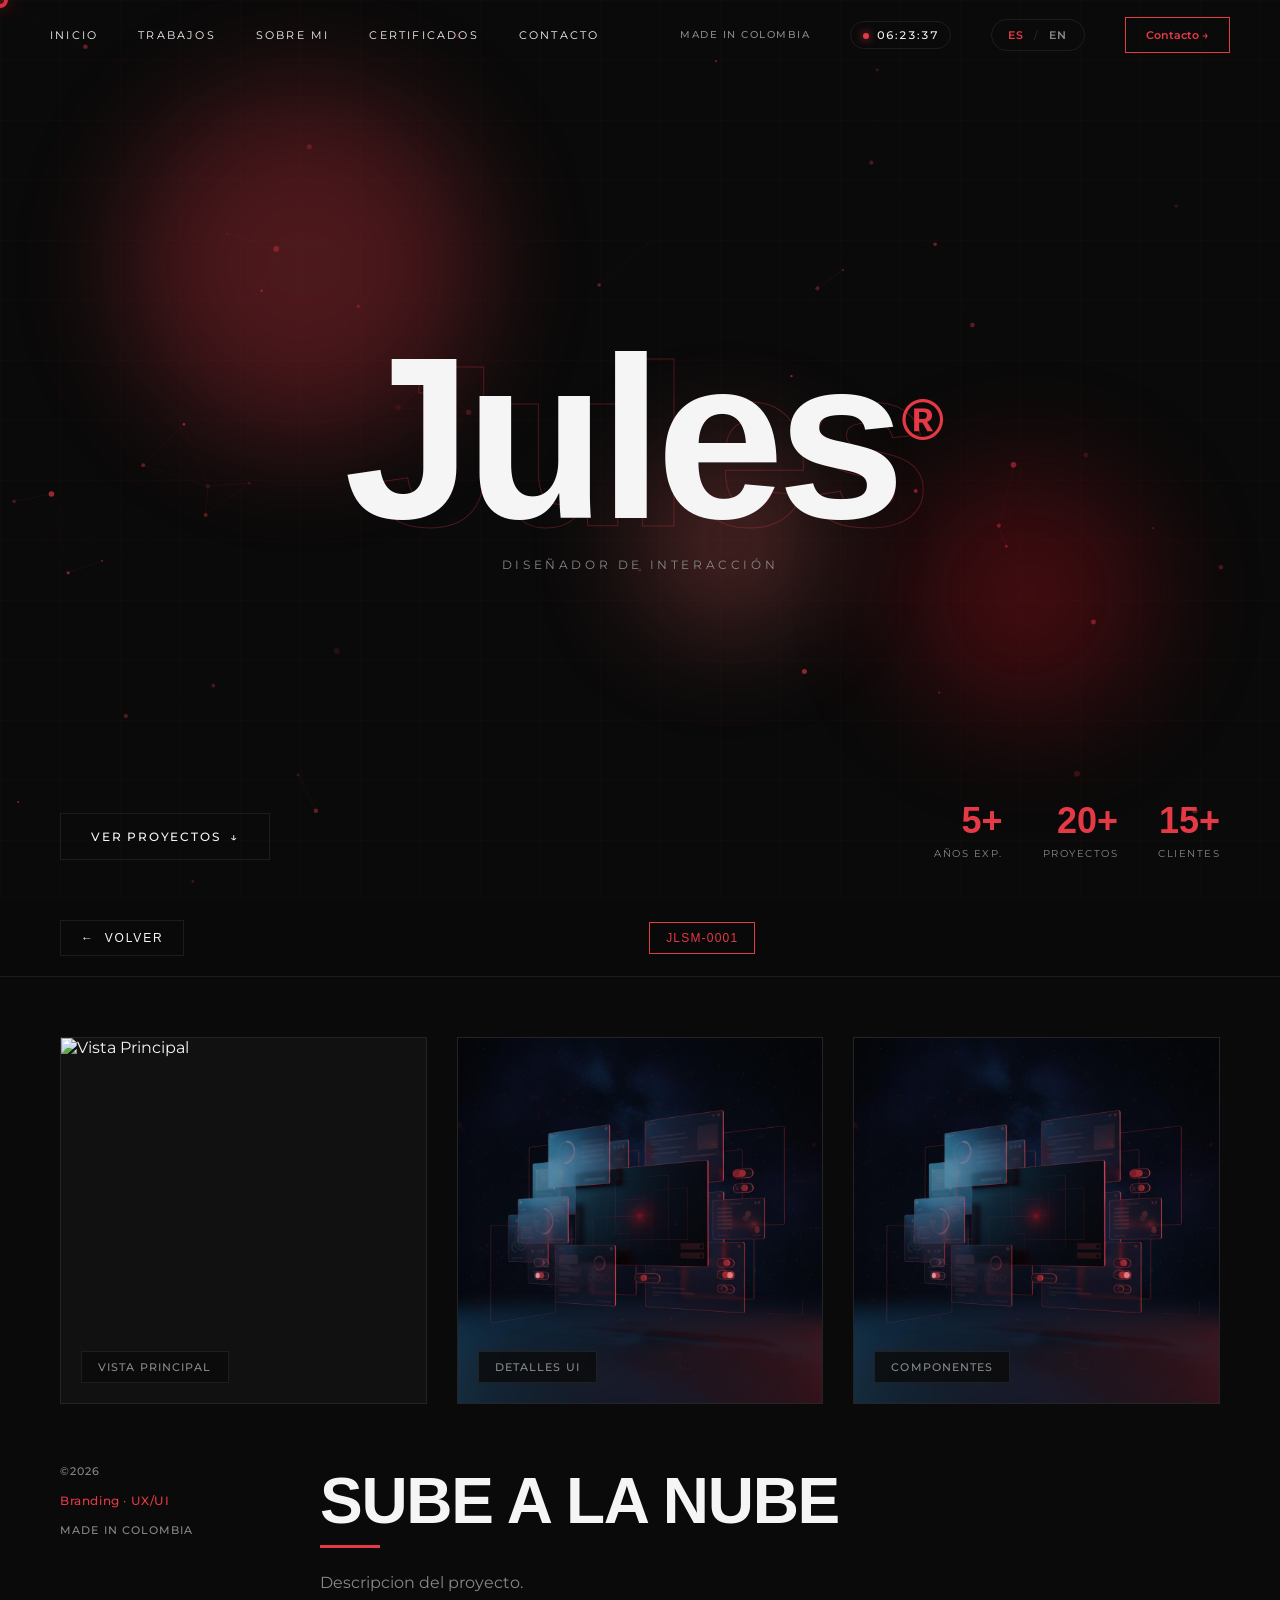
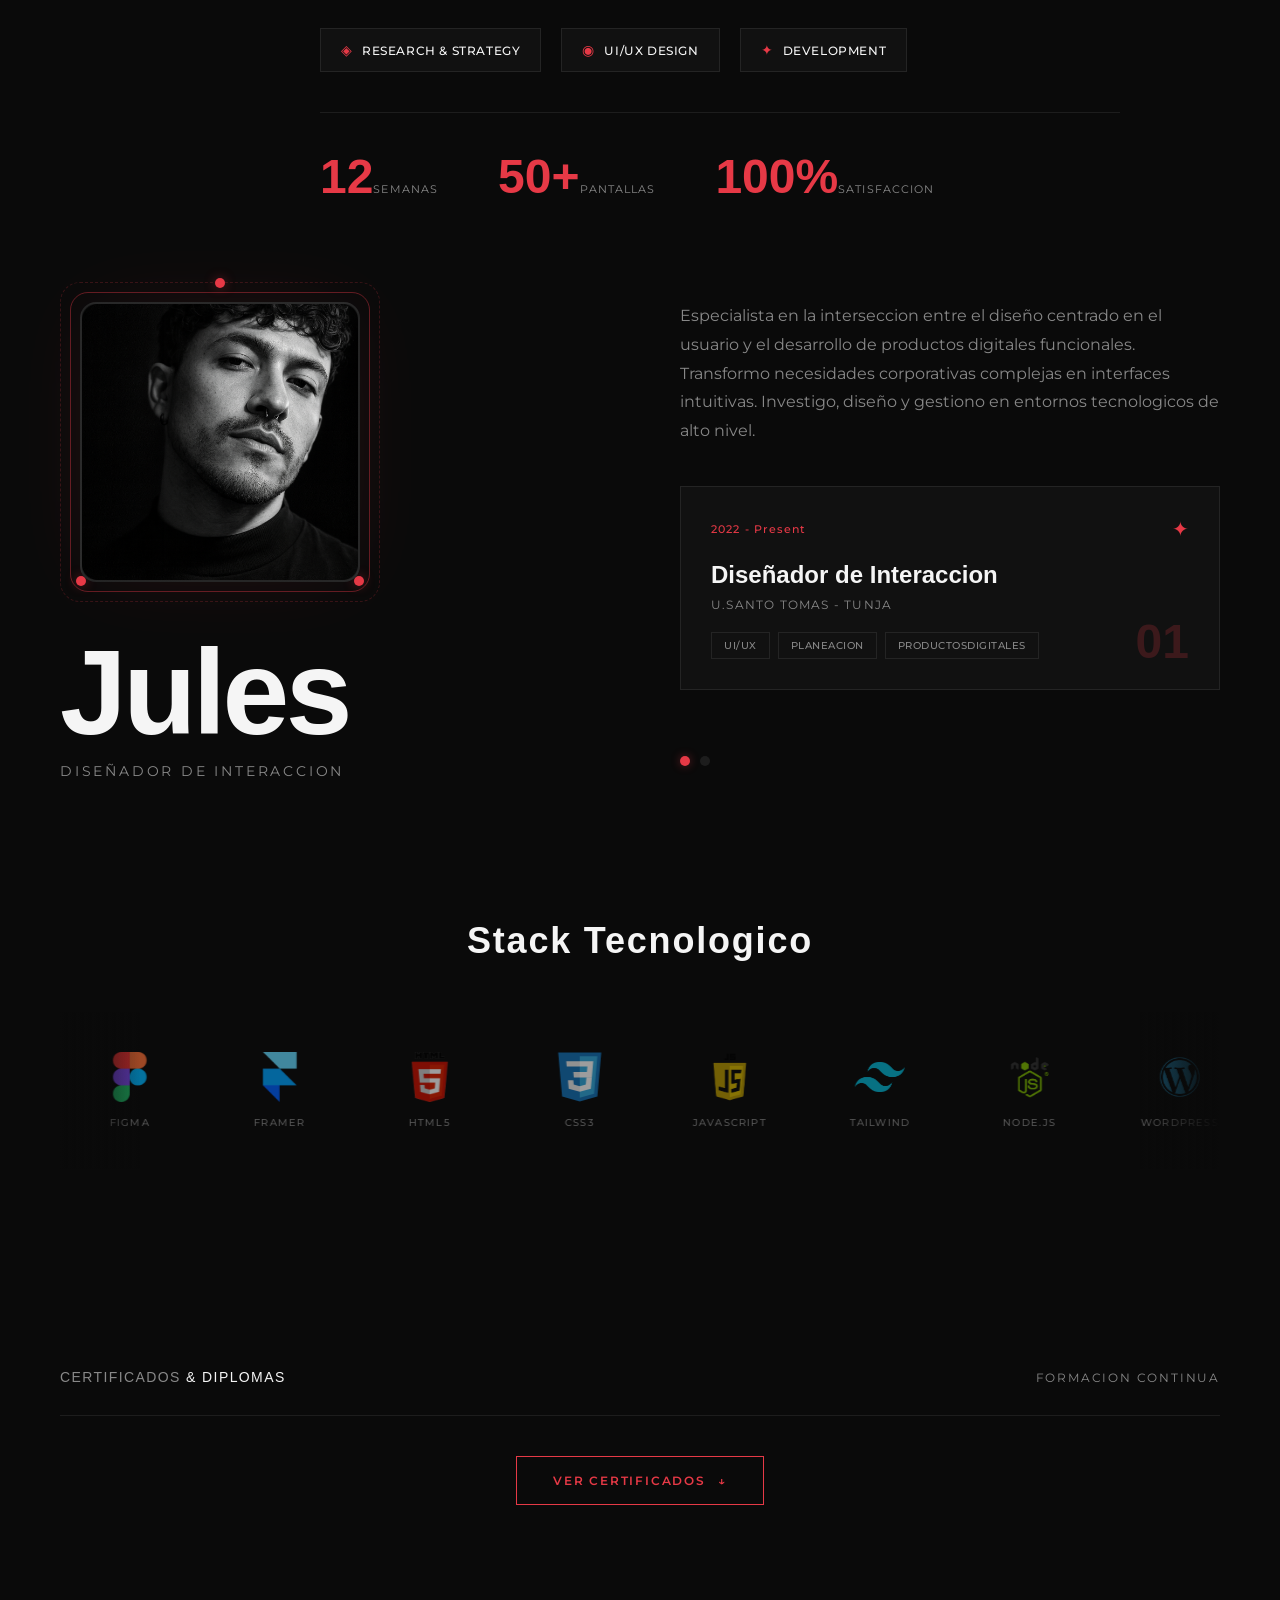
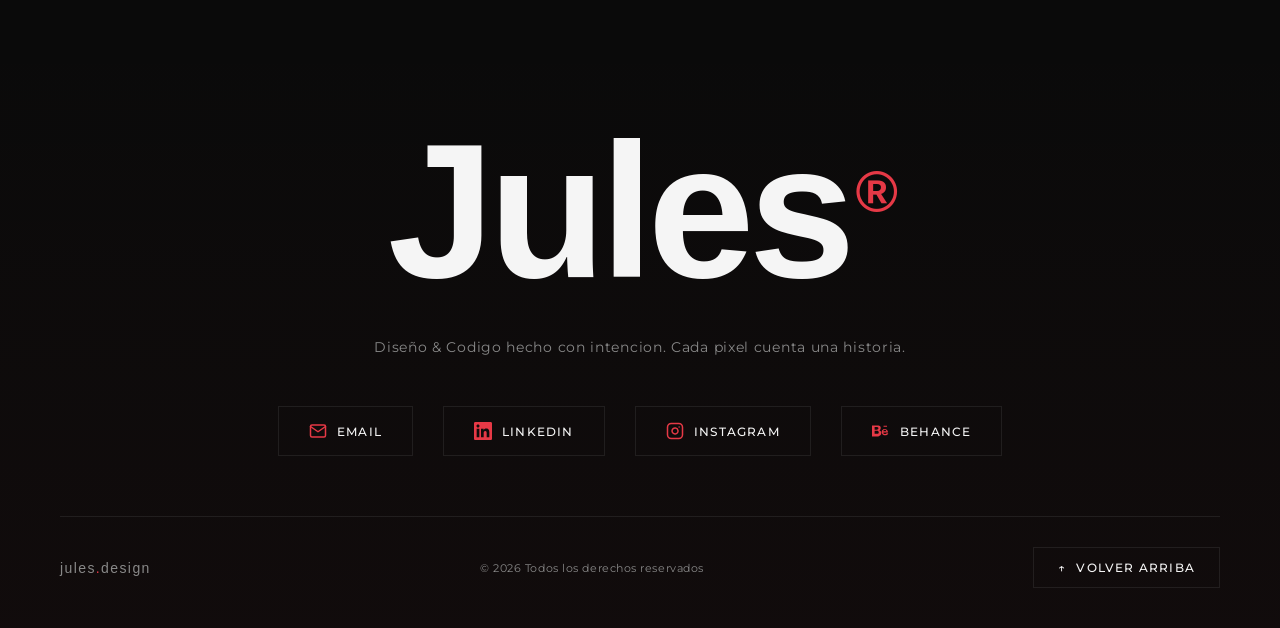
==== commit b466b589: "Update LinkedIn link to point to personal profile" ====
--- a/index.html
+++ b/index.html
@@ -395,7 +395,7 @@
           <svg class="link-icon" viewBox="0 0 24 24" fill="none" stroke="currentColor" stroke-width="2" stroke-linecap="round" stroke-linejoin="round" width="18" height="18"><path d="M4 4h16c1.1 0 2 .9 2 2v12c0 1.1-.9 2-2 2H4c-1.1 0-2-.9-2-2V6c0-1.1.9-2 2-2z"></path><polyline points="22,6 12,13 2,6"></polyline></svg>
           <span class="link-text">Email</span>
         </a>
-        <a href="https://linkedin.com" target="_blank" class="footer-link">
+        <a href="https://www.linkedin.com/in/jules21/" target="_blank" class="footer-link">
           <svg class="link-icon" viewBox="0 0 24 24" fill="currentColor" width="18" height="18"><path d="M20.447 20.452h-3.554v-5.569c0-1.328-.027-3.037-1.852-3.037-1.853 0-2.136 1.445-2.136 2.939v5.667H9.351V9h3.414v1.561h.046c.477-.9 1.637-1.85 3.37-1.85 3.601 0 4.267 2.37 4.267 5.455v6.286zM5.337 7.433c-1.144 0-2.063-.926-2.063-2.065 0-1.138.92-2.063 2.063-2.063 1.14 0 2.064.925 2.064 2.063 0 1.139-.925 2.065-2.064 2.065zm1.782 13.019H3.555V9h3.564v11.452zM22.225 0H1.771C.792 0 0 .774 0 1.729v20.542C0 23.227.792 24 1.771 24h20.451C23.2 24 24 23.227 24 22.271V1.729C24 .774 23.2 0 22.222 0h.003z"></path></svg>
           <span class="link-text">LinkedIn</span>
         </a>
